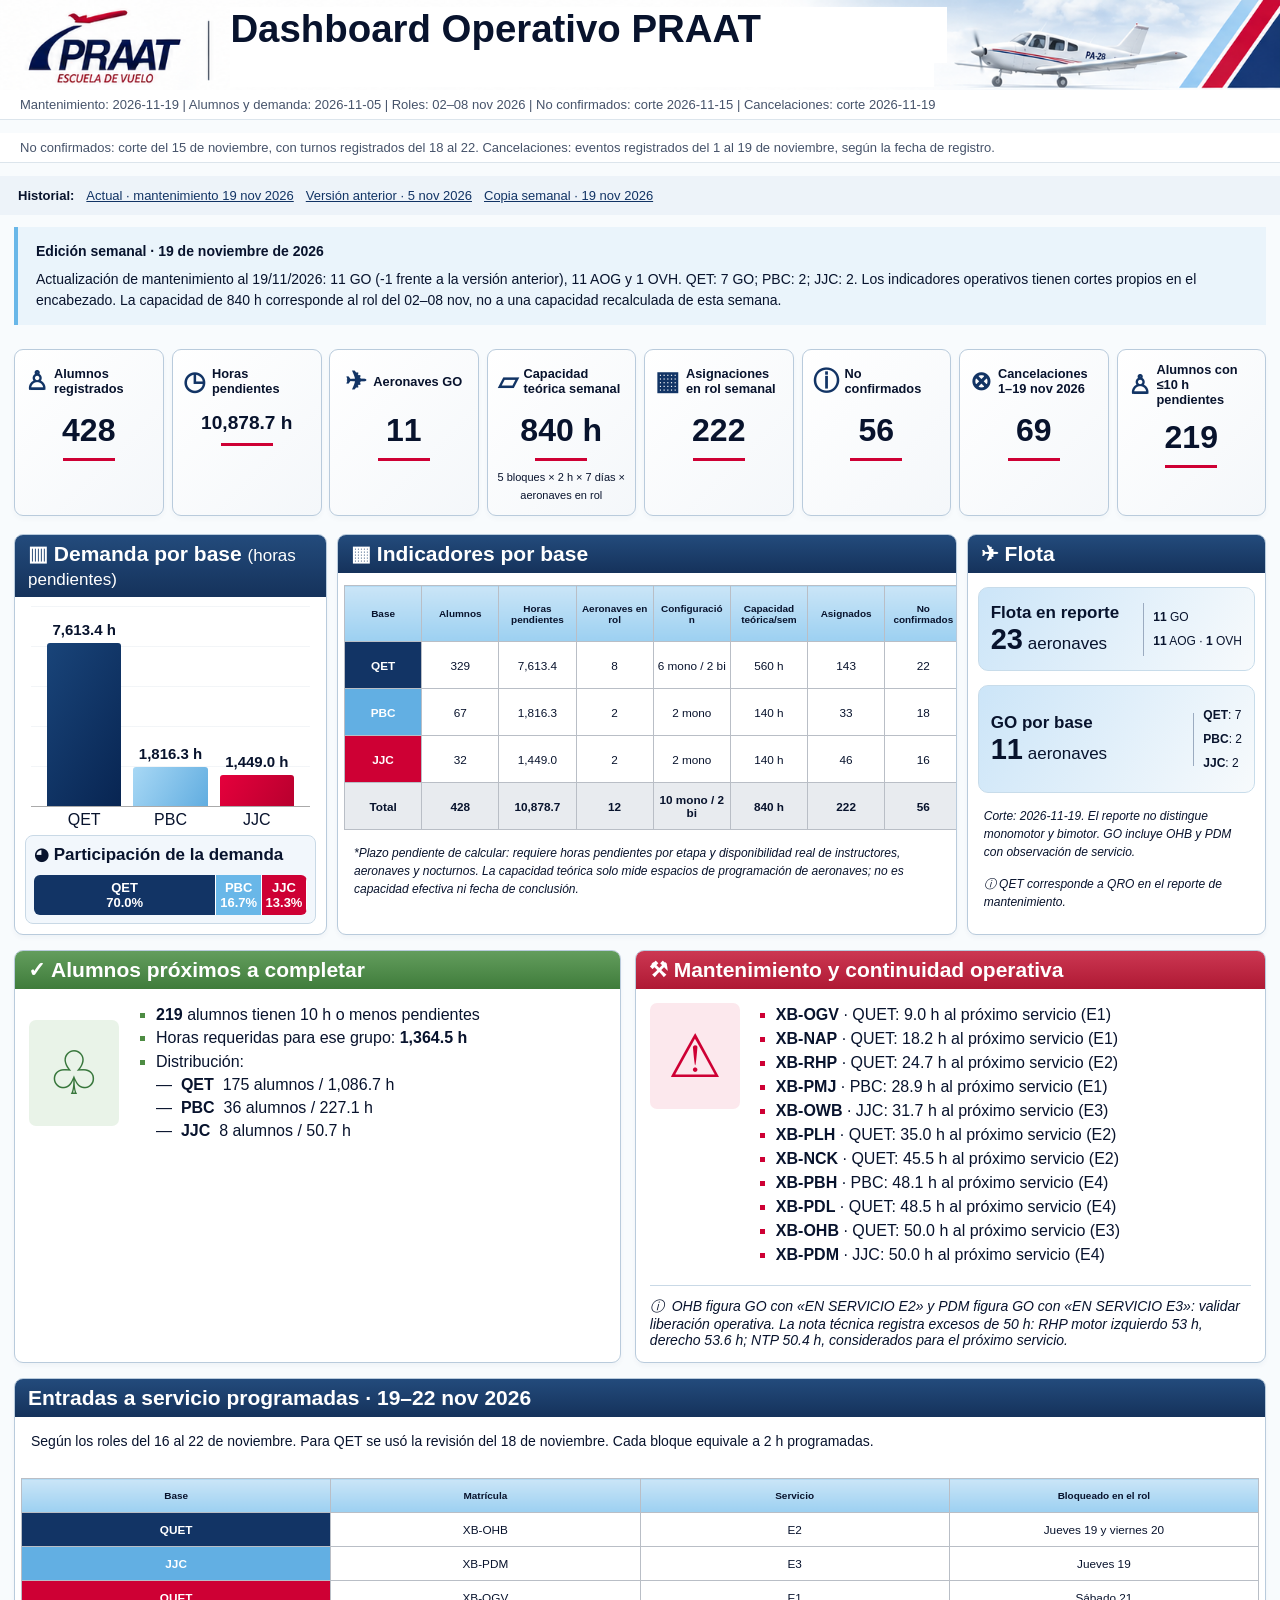
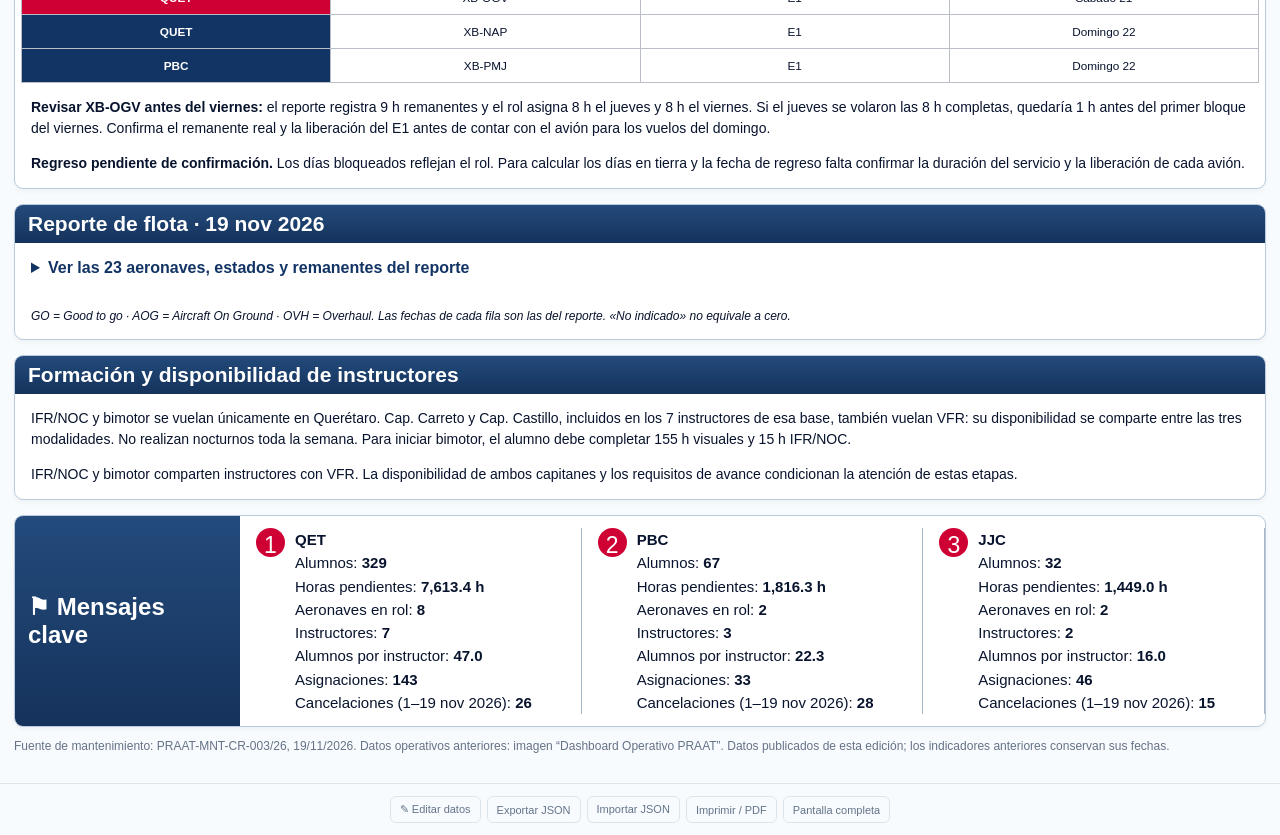
==== index.html @ c46e965e "Update dashboard with November 15 unconfirmed blocks and November 19 cancellations" ====
<!doctype html>
<html lang="es">
  <head>
    <meta charset="utf-8" />
    <meta name="viewport" content="width=device-width,initial-scale=1" />
    <title>Dashboard Operativo PRAAT</title>
    <link rel="stylesheet" href="style.css?v=semanal-20261119" />
  </head>
  <body>
    <header aria-label="Dashboard Operativo PRAAT, Escuela de Vuelo">
      <h1 data-texto="pagina">Dashboard Operativo PRAAT</h1>
    </header>
    <div class="dates" id="dates"></div>
    <p class="dates">No confirmados: corte del 15 de noviembre, con turnos registrados del 18 al 22. Cancelaciones: eventos registrados del 1 al 19 de noviembre, según la fecha de registro.</p><div class="history-nav"><strong>Historial:</strong> <a href="./">Actual · mantenimiento 19 nov 2026</a> <a href="historial/2026-11-05/">Versión anterior · 5 nov 2026</a> <a href="historial/2026-11-19/">Copia semanal · 19 nov 2026</a></div><section class="week-note"><b>Edición semanal · 19 de noviembre de 2026</b><p id="week-summary"></p></section>
    <main>
      <section id="kpis" class="kpis"></section>
      <div class="mainrow">
        <section class="panel demand">
          <h2>
            <span data-texto="demanda"></span>
            <small data-texto="subtituloDemanda"></small>
          </h2>
          <div id="chart"></div>
          <div class="share">
            <h3 data-texto="participacion">◕ Participación de la demanda</h3>
            <div id="shares"></div>
          </div>
        </section>
        <section class="panel indicators">
          <h2 data-texto="indicadores">▦ Indicadores por base</h2>
          <div class="tablewrap"><table id="table"></table></div>
          <p class="foot">
            *Plazo pendiente de calcular: requiere horas pendientes por etapa y
            disponibilidad real de instructores, aeronaves y nocturnos. La
            capacidad teórica solo mide espacios de programación de aeronaves;
            no es capacidad efectiva ni fecha de conclusión.
          </p>
        </section>
        <section class="panel fleet">
          <h2 data-texto="flota">✈ Flota</h2>
          <div id="fleet"></div>
          <p class="foot">
            ⓘ QET corresponde a QRO en el reporte de mantenimiento.
          </p>
        </section>
      </div>
      <div class="secondrow">
        <section class="panel students">
          <h2 data-texto="alumnos">✓ Alumnos próximos a completar</h2>
          <div id="students"></div>
        </section>
        <section class="panel maintenance">
          <h2 data-texto="mantenimiento">
            ⚒ Mantenimiento y continuidad operativa
          </h2>
          <div id="maintenance"></div>
        </section>
      </div>
      <section class="panel training" id="servicios-programados" aria-labelledby="titulo-servicios">
        <h2 id="titulo-servicios">Entradas a servicio programadas · 19–22 nov 2026</h2>
        <p>Según los roles del 16 al 22 de noviembre. Para QET se usó la revisión del 18 de noviembre. Cada bloque equivale a 2 h programadas.</p>
        <div class="tablewrap">
          <table aria-labelledby="titulo-servicios" style="min-width: 480px">
            <thead><tr><th scope="col">Base</th><th scope="col">Matrícula</th><th scope="col">Servicio</th><th scope="col">Bloqueado en el rol</th></tr></thead>
            <tbody>
              <tr><td>QUET</td><td>XB-OHB</td><td>E2</td><td>Jueves 19 y viernes 20</td></tr>
              <tr><td>JJC</td><td>XB-PDM</td><td>E3</td><td>Jueves 19</td></tr>
              <tr><td>QUET</td><td>XB-OGV</td><td>E1</td><td>Sábado 21</td></tr>
              <tr><td>QUET</td><td>XB-NAP</td><td>E1</td><td>Domingo 22</td></tr>
              <tr><td>PBC</td><td>XB-PMJ</td><td>E1</td><td>Domingo 22</td></tr>
            </tbody>
          </table>
        </div>
        <p><strong>Revisar XB-OGV antes del viernes:</strong> el reporte registra 9 h remanentes y el rol asigna 8 h el jueves y 8 h el viernes. Si el jueves se volaron las 8 h completas, quedaría 1 h antes del primer bloque del viernes. Confirma el remanente real y la liberación del E1 antes de contar con el avión para los vuelos del domingo.</p>
        <p><strong>Regreso pendiente de confirmación.</strong> Los días bloqueados reflejan el rol. Para calcular los días en tierra y la fecha de regreso falta confirmar la duración del servicio y la liberación de cada avión.</p>
      </section>
      <section class="panel weekly-report"><h2>Reporte de flota · 19 nov 2026</h2><details><summary>Ver las 23 aeronaves, estados y remanentes del reporte</summary><div class="tablewrap"><table id="report-table"></table></div></details><p class="foot">GO = Good to go · AOG = Aircraft On Ground · OVH = Overhaul. Las fechas de cada fila son las del reporte. «No indicado» no equivale a cero.</p></section><section class="panel training">
        <h2 data-texto="formacion">
          Formación y disponibilidad de instructores
        </h2>
        <p id="training"></p>
        <p>
          IFR/NOC y bimotor comparten instructores con VFR. La disponibilidad de
          ambos capitanes y los requisitos de avance condicionan la atención de
          estas etapas.
        </p>
      </section>
      <section class="messages panel">
        <h2 data-texto="mensajes">⚑ Mensajes clave</h2>
        <div id="messages"></div>
      </section>
      <p class="source">
        Fuente de mantenimiento: PRAAT-MNT-CR-003/26, 19/11/2026. Datos operativos anteriores: imagen “Dashboard Operativo PRAAT”.
        <span id="saved">Datos iniciales de la referencia.</span>
      </p>
      <p id="warning" class="warning"></p>
    </main>
    <nav>
      <div>
        <button id="edit">✎ Editar datos</button
        ><button id="export">Exportar JSON</button
        ><label class="button"
          >Importar JSON<input
            id="import"
            type="file"
            accept="application/json"
            hidden /></label
        ><button onclick="window.print()">Imprimir / PDF</button
        ><button id="full">Pantalla completa</button>
      </div>
    </nav>
    <dialog id="editor">
      <form id="form">
        <div class="dialoghead">
          <div>
            <h2>Editar datos operativos</h2>
            <p>Los totales, gráficas y mensajes se recalculan al guardar.</p>
          </div>
          <button type="button" id="close" aria-label="Cerrar">✕</button>
        </div>
        <div id="fields"></div>
        <p class="note">
          Los cambios se guardan en este navegador. Exporta un JSON para
          respaldarlos o trasladarlos a otro equipo.
        </p>
        <div class="actions">
          <button type="button" id="reset">Cargar datos publicados</button
          ><button type="button" id="cancel">Cancelar</button
          ><button class="primary" type="submit">Guardar cambios</button>
        </div>
      </form>
    </dialog>
    <div id="toast" role="status"></div>
    <script src="datos.js?v=incidencias-20261119-2"></script>
    <script src="textos.js?v=semanal-20261119"></script>
    <script src="app.js?v=incidencias-20261119-2"></script>
  </body>
</html>
---- style.css ----
:root {
  --navy: #123465;
  --red: #ce0034;
  --blue: #69b7e8;
  --line: #b9cbdc;
}
* {
  box-sizing: border-box;
}
body {
  margin: 0;
  background: #f8fbfd;
  color: #08132d;
  font:
    16px Arial,
    sans-serif;
}
nav {
  display: flex;
  justify-content: space-between;
  align-items: center;
  padding: 10px 18px;
  background: #102d54;
  color: white;
  gap: 12px;
}
nav > span {
  font-weight: bold;
}
nav > div {
  display: flex;
  gap: 7px;
  flex-wrap: wrap;
}
button,
.button {
  font: inherit;
  font-size: 13px;
  cursor: pointer;
  padding: 9px 12px;
  border: 1px solid #bacbdc;
  border-radius: 6px;
  background: white;
  color: #14335c;
  display: inline-block;
}
button:hover,
.button:hover {
  background: #e4eff8;
}
button:focus-visible,
.button:focus-within,
input:focus-visible {
  outline: 3px solid #69b7e8;
  outline-offset: 2px;
}
header {
  background: white url(referencia.png) top center/100% auto no-repeat;
  aspect-ratio: 14.2/1;
  min-height: 70px;
}
h1 {
  position: absolute;
  width: 1px;
  height: 1px;
  overflow: hidden;
  clip-path: inset(50%);
}
.dates {
  padding: 7px 20px;
  background: white;
  color: #46536a;
  font-size: 13px;
  border-bottom: 1px solid #dce5ec;
}
main {
  padding: 12px 14px 18px;
  max-width: 2200px;
  margin: auto;
}
.kpis {
  display: grid;
  grid-template-columns: repeat(8, 1fr);
  gap: 8px;
  margin-bottom: 18px;
}
.kpi {
  border: 1px solid var(--line);
  border-radius: 9px;
  background: linear-gradient(135deg, white, #f4f7fa);
  padding: 12px 10px;
  text-align: center;
  box-shadow: 0 3px 5px #12346508;
}
.ktitle {
  display: flex;
  align-items: center;
  justify-content: center;
  text-align: left;
  gap: 10px;
  min-height: 38px;
  font-weight: bold;
  font-size: 15px;
}
.icon {
  font-size: 30px;
  color: var(--navy);
}
.kvalue {
  font-size: clamp(24px, 2.7vw, 47px);
  font-weight: 800;
  margin: 12px 0 6px;
  white-space: nowrap;
}
.kvalue:after {
  content: "";
  display: block;
  margin: 9px auto 0;
  width: 52px;
  height: 3px;
  background: var(--red);
}
.kpi small {
  font-size: 11px;
}
.mainrow {
  display: grid;
  grid-template-columns: 25% 49.5% 1fr;
  gap: 10px;
}
.panel {
  border: 1px solid var(--line);
  border-radius: 9px;
  background: white;
  box-shadow: 0 3px 5px #1234650a;
  overflow: hidden;
}
h2 {
  margin: 0;
  padding: 7px 13px;
  background: linear-gradient(#234b7c, #15325b);
  color: white;
  font-size: 21px;
}
h2 small {
  font-size: 17px;
  font-weight: normal;
}
#chart {
  height: 210px;
  padding: 17px 16px 0;
  display: flex;
  gap: 12px;
  align-items: end;
  border-bottom: 1px solid #aaa;
  margin: 0 16px 28px;
  background: repeating-linear-gradient(
    to top,
    transparent 0,
    transparent 39px,
    #e6ebf0 40px
  );
}
.bar {
  flex: 1;
  position: relative;
  background: linear-gradient(120deg, #194479, #082552);
  border-radius: 3px 3px 0 0;
  min-height: 2px;
}
.bar:nth-child(2) {
  background: linear-gradient(120deg, #a8d8f5, #61ade0);
}
.bar:nth-child(3) {
  background: linear-gradient(120deg, #e5003c, #b8002e);
}
.bar strong {
  position: absolute;
  top: -22px;
  width: 100%;
  text-align: center;
  white-space: nowrap;
  font-size: 15px;
}
.bar span {
  position: absolute;
  bottom: -23px;
  width: 100%;
  text-align: center;
}
.share {
  margin: 10px;
  padding: 8px;
  border: 1px solid #c9d9e6;
  border-radius: 8px;
  background: #f2f7fc;
}
h3 {
  margin: 0 0 10px;
  font-size: 17px;
}
#shares {
  display: flex;
  border-radius: 6px;
  overflow: hidden;
  color: white;
  text-align: center;
  font-weight: bold;
  font-size: 13px;
}
#shares > div {
  padding: 5px 1px;
  min-width: 45px;
  background: var(--navy);
  border-right: 1px solid white;
}
#shares > div:nth-child(2) {
  background: #69b7e8;
}
#shares > div:nth-child(3) {
  background: var(--red);
}
.tablewrap {
  overflow: auto;
  padding: 12px 6px 0;
}
table {
  border-collapse: collapse;
  width: 100%;
  font-size: 14px;
  text-align: center;
}
th,
td {
  padding: 11px 5px;
  border: 1px solid #b9bec6;
}
th {
  background: linear-gradient(#cae5f7, #9cd0f1);
  font-size: 12px;
}
tbody tr td:first-child {
  background: var(--navy);
  color: white;
  font-weight: bold;
}
tbody tr:nth-child(2) td:first-child {
  background: #62afe3;
}
tbody tr:nth-child(3) td:first-child {
  background: var(--red);
}
tfoot {
  font-weight: bold;
  background: #e8ebef;
}
.foot {
  font-size: 12px;
  font-style: italic;
  margin: 14px 16px;
  line-height: 1.5;
}
.fleetcard {
  margin: 14px 10px;
  padding: 12px;
  background: linear-gradient(120deg, #cce5f8, #f7fafc);
  border: 1px solid #c8dcea;
  border-radius: 10px;
  display: flex;
  gap: 16px;
  align-items: center;
}
.fleetcard > div:first-child {
  flex: 1;
  border-right: 1px solid #9babc0;
  font-size: 19px;
}
.fleetcard strong {
  font-size: 29px;
}
.fleetcard p {
  font-size: 14px;
  margin: 10px 0;
}
.secondrow {
  display: grid;
  grid-template-columns: 1fr 1.04fr;
  gap: 14px;
  margin-top: 15px;
}
.students h2 {
  background: linear-gradient(#639d5d, #3f7c3b);
}
.maintenance h2 {
  background: linear-gradient(#cc3752, #af1934);
}
#students,
#maintenance {
  display: flex;
  gap: 18px;
  padding: 14px;
  align-items: center;
  min-height: 140px;
}
.bigicon {
  font-size: 60px;
  padding: 18px;
  color: #37763b;
  background: #e9f3e8;
  border-radius: 7px;
}
#students ul {
  list-style-type: square;
  padding-left: 19px;
  margin: 0;
  line-height: 1.45;
}
#students li::marker {
  color: #4d8c43;
}
#maintenance .bigicon {
  color: var(--red);
  background: #fce8ed;
}
#maintenance ul {
  margin: 0;
  padding-left: 18px;
  line-height: 1.5;
  list-style-type: square;
}
#maintenance li::marker {
  color: var(--red);
}
#maintenance aside {
  border-left: 1px solid #9ba8ba;
  padding-left: 18px;
  max-width: 235px;
  font-style: italic;
  font-size: 14px;
}
.messages {
  display: flex;
  margin-top: 15px;
}
.messages h2 {
  display: flex;
  align-items: center;
  min-width: 225px;
  font-size: 24px;
}
.messages > div {
  display: grid;
  grid-template-columns: repeat(4, 1fr);
  padding: 12px 0;
}
.message {
  padding: 0 16px;
  border-right: 1px solid #a6b5c6;
  display: flex;
  gap: 10px;
  font-size: 15px;
  line-height: 1.35;
}
.badge {
  background: var(--red);
  border-radius: 50%;
  color: white;
  font-size: 23px;
  min-width: 29px;
  height: 29px;
  text-align: center;
}
.source {
  color: #657287;
  font-size: 12px;
  margin-bottom: 0;
}
.warning {
  font-size: 12px;
  color: #99420b;
}
.warning:empty {
  display: none;
}
dialog {
  width: 900px;
  max-width: 95vw;
  border: 1px solid #bacbdc;
  border-radius: 14px;
  padding: 22px;
  max-height: 92vh;
}
dialog::backdrop {
  background: #081b39aa;
}
.dialoghead {
  display: flex;
  justify-content: space-between;
  gap: 15px;
}
.dialoghead h2 {
  background: none;
  color: #123465;
  padding: 0;
}
.dialoghead p,
.note {
  font-size: 13px;
  color: #5c687a;
}
fieldset {
  border: 1px solid #d1dce8;
  border-radius: 8px;
  margin: 16px 0;
  padding: 14px;
  display: grid;
  grid-template-columns: repeat(3, 1fr);
  gap: 12px;
}
legend {
  font-weight: bold;
  color: #123465;
}
label.field {
  display: flex;
  flex-direction: column;
  gap: 5px;
  font-size: 13px;
}
input {
  width: 100%;
  padding: 9px;
  border: 1px solid #b7c7d8;
  border-radius: 5px;
  font: inherit;
}
.actions {
  display: flex;
  justify-content: end;
  gap: 8px;
  position: sticky;
  bottom: -22px;
  background: white;
  padding: 12px 0;
}
.primary {
  background: #123465;
  color: white;
}
#toast {
  position: fixed;
  bottom: 20px;
  left: 50%;
  transform: translateX(-50%);
  background: #123465;
  color: white;
  padding: 12px 22px;
  border-radius: 7px;
  display: none;
}
@media (min-width: 1700px) {
  #chart {
    height: 250px;
  }
  table {
    font-size: 16px;
  }
  th {
    font-size: 14px;
  }
  .kpi {
    min-height: 140px;
  }
}
@media (max-width: 1150px) {
  .kpis {
    grid-template-columns: repeat(4, 1fr);
  }
  .mainrow {
    grid-template-columns: 1fr 2fr;
  }
  .fleet {
    grid-column: 1/-1;
  }
  #fleet {
    display: flex;
  }
  .fleetcard {
    flex: 1;
  }
  .secondrow {
    grid-template-columns: 1fr;
  }
  .messages {
    display: block;
  }
  .messages > div {
    grid-template-columns: repeat(2, 1fr);
    gap: 16px;
  }
  .kvalue {
    font-size: 32px;
  }
}
@media (max-width: 650px) {
  nav {
    align-items: start;
    flex-direction: column;
  }
  header {
    min-height: 0;
  }
  .kpis {
    grid-template-columns: repeat(2, 1fr);
  }
  .mainrow {
    display: block;
  }
  .panel {
    margin-bottom: 12px;
  }
  .secondrow {
    display: block;
  }
  .messages > div {
    grid-template-columns: 1fr;
  }
  .message {
    border: 0;
  }
  #fleet {
    display: block;
  }
  #maintenance {
    flex-wrap: wrap;
  }
  fieldset {
    grid-template-columns: 1fr 1fr;
  }
  .bigicon {
    display: none;
  }
  .ktitle {
    font-size: 14px;
  }
  main {
    padding: 10px;
  }
  h2 {
    font-size: 19px;
  }
}
@media print {
  nav,
  .source,
  #warning,
  dialog,
  #toast {
    display: none !important;
  }
  body {
    background: white;
    font-size: 12px;
  }
  main {
    padding: 3px;
  }
  .kpis {
    grid-template-columns: repeat(8, 1fr);
    gap: 4px;
  }
  .ktitle {
    font-size: 10px;
  }
  .icon {
    font-size: 19px;
  }
  .kvalue {
    font-size: 25px;
  }
  .kpi {
    padding: 6px;
  }
  .mainrow {
    display: grid;
    grid-template-columns: 25% 49% 1fr;
  }
  .fleet {
    grid-column: auto;
  }
  #fleet {
    display: block;
  }
  h2 {
    font-size: 15px;
  }
  .secondrow {
    display: grid;
    grid-template-columns: 1fr 1fr;
  }
  .messages {
    display: flex;
  }
  .messages h2 {
    min-width: 150px;
  }
  .messages > div {
    grid-template-columns: repeat(4, 1fr);
  }
  .message {
    font-size: 11px;
  }
  table {
    font-size: 10px;
  }
  th {
    font-size: 9px;
  }
  th,
  td {
    padding: 8px 3px;
  }
  #chart {
    height: 150px;
  }
  .bar strong {
    font-size: 11px;
  }
  .bigicon {
    font-size: 30px;
    padding: 8px;
  }
  #students,
  #maintenance {
    font-size: 11px;
    padding: 8px;
    gap: 8px;
  }
  #maintenance aside {
    font-size: 10px;
  }
  .panel {
    break-inside: avoid;
  }
  * {
    -webkit-print-color-adjust: exact;
    print-color-adjust: exact;
  }
  @page {
    size: A3 landscape;
    margin: 8mm;
  }
}
:root {
}
.kpis {
  grid-template-columns: repeat(8, minmax(0, 1fr));
}
.kpi,
.mainrow > * {
  min-width: 0;
}
.kvalue {
  font-size: clamp(22px, 2.5vw, 47px);
}
.ktitle {
  font-size: clamp(11px, 1vw, 16px);
  gap: 6px;
}
.icon {
  font-size: clamp(20px, 2vw, 30px);
}
table {
  table-layout: fixed;
  font-size: clamp(10px, 0.92vw, 16px);
}
th {
  font-size: clamp(9px, 0.78vw, 14px);
  overflow-wrap: anywhere;
}
td {
  padding: 10px 3px;
  overflow-wrap: anywhere;
}
header {
  position: relative;
}
header:after {
  content: "";
  position: absolute;
  left: 18%;
  top: 65%;
  width: 55%;
  height: 31%;
  background: white;
}
.fleetcard {
  gap: 9px;
}
.fleetcard > div:first-child {
  font-size: 17px;
}
.fleetcard p {
  font-size: 12px;
}
@media (max-width: 1150px) {
  .kpis {
    grid-template-columns: repeat(4, minmax(0, 1fr));
  }
  .ktitle {
    font-size: 14px;
  }
}
@media (max-width: 650px) {
  .kpis {
    grid-template-columns: repeat(2, minmax(0, 1fr));
  }
  table {
    min-width: 680px;
  }
}
@media print {
  .kpis {
    grid-template-columns: repeat(8, minmax(0, 1fr));
  }
}
.kpi:nth-child(2) {
  container-type: inline-size;
}
.kpi:nth-child(2) .kvalue {
  font-size: clamp(14px, 15cqw, 36px);
}

nav {
  background: transparent;
  border-top: 1px solid #dce5ec;
  color: #64748b;
  justify-content: center;
  padding: 12px 14px;
  margin-top: 12px;
}
nav > div {
  justify-content: center;
  gap: 6px;
}
nav button,
nav .button {
  font-size: 11px;
  padding: 6px 9px;
  background: transparent;
  border-color: #dce5ec;
  color: #64748b;
}
nav button:hover,
nav .button:hover {
  background: #edf2f7;
  color: #123465;
}
@media (max-width: 650px) {
  nav {
    align-items: center;
  }
}

.messages > div {
  grid-template-columns: repeat(3, minmax(0, 1fr));
  width: 100%;
}
.training {
  margin-top: 15px;
}
.training p {
  padding: 0 16px;
  line-height: 1.5;
  font-size: 14px;
}
.indicators table {
  min-width: 850px;
}
.indicators .tablewrap {
  overflow-x: auto;
}
.message {
  line-height: 1.55;
}
@media (max-width: 650px) {
  .messages > div {
    grid-template-columns: 1fr;
  }
  .message {
    padding: 12px 16px;
  }
}
@media print {
  .indicators table {
    min-width: 0;
  }
  .messages > div {
    grid-template-columns: repeat(3, 1fr);
  }
}

/* Título editable sobre el encabezado de referencia. */
header h1 {
  position: absolute;
  clip-path: none;
  overflow: visible;
  left: 18%;
  right: 26%;
  top: 8%;
  width: auto;
  height: auto;
  margin: 0;
  padding: 0 0 12px;
  background: white;
  font-size: clamp(12px, 3vw, 54px);
  font-weight: 800;
  line-height: 1.15;
  z-index: 1;
}


/* Ediciones e historial */
.history-nav{display:flex;gap:12px;flex-wrap:wrap;align-items:center;padding:12px 18px;background:#edf3f9;font-size:13px}
.history-nav a{color:#123465}.week-note{margin:12px 14px;padding:14px 18px;border-left:4px solid #69b7e8;background:#eaf4fb;font-size:14px;line-height:1.5}
.week-note p{margin:7px 0 0}.weekly-report{margin-top:15px}.weekly-report summary{cursor:pointer;padding:16px;font-weight:bold;color:#123465}.weekly-report table{min-width:1100px}.weekly-report td{font-size:12px}.maintenance #maintenance{align-items:flex-start;flex-wrap:wrap}.maintenance #maintenance aside{max-width:none;border-left:0;border-top:1px solid #c9d9e6;padding:12px 0 0;width:100%}
@media print{.history-nav{display:none}.weekly-report{break-inside:auto}.weekly-report details:not([open]){display:none}}
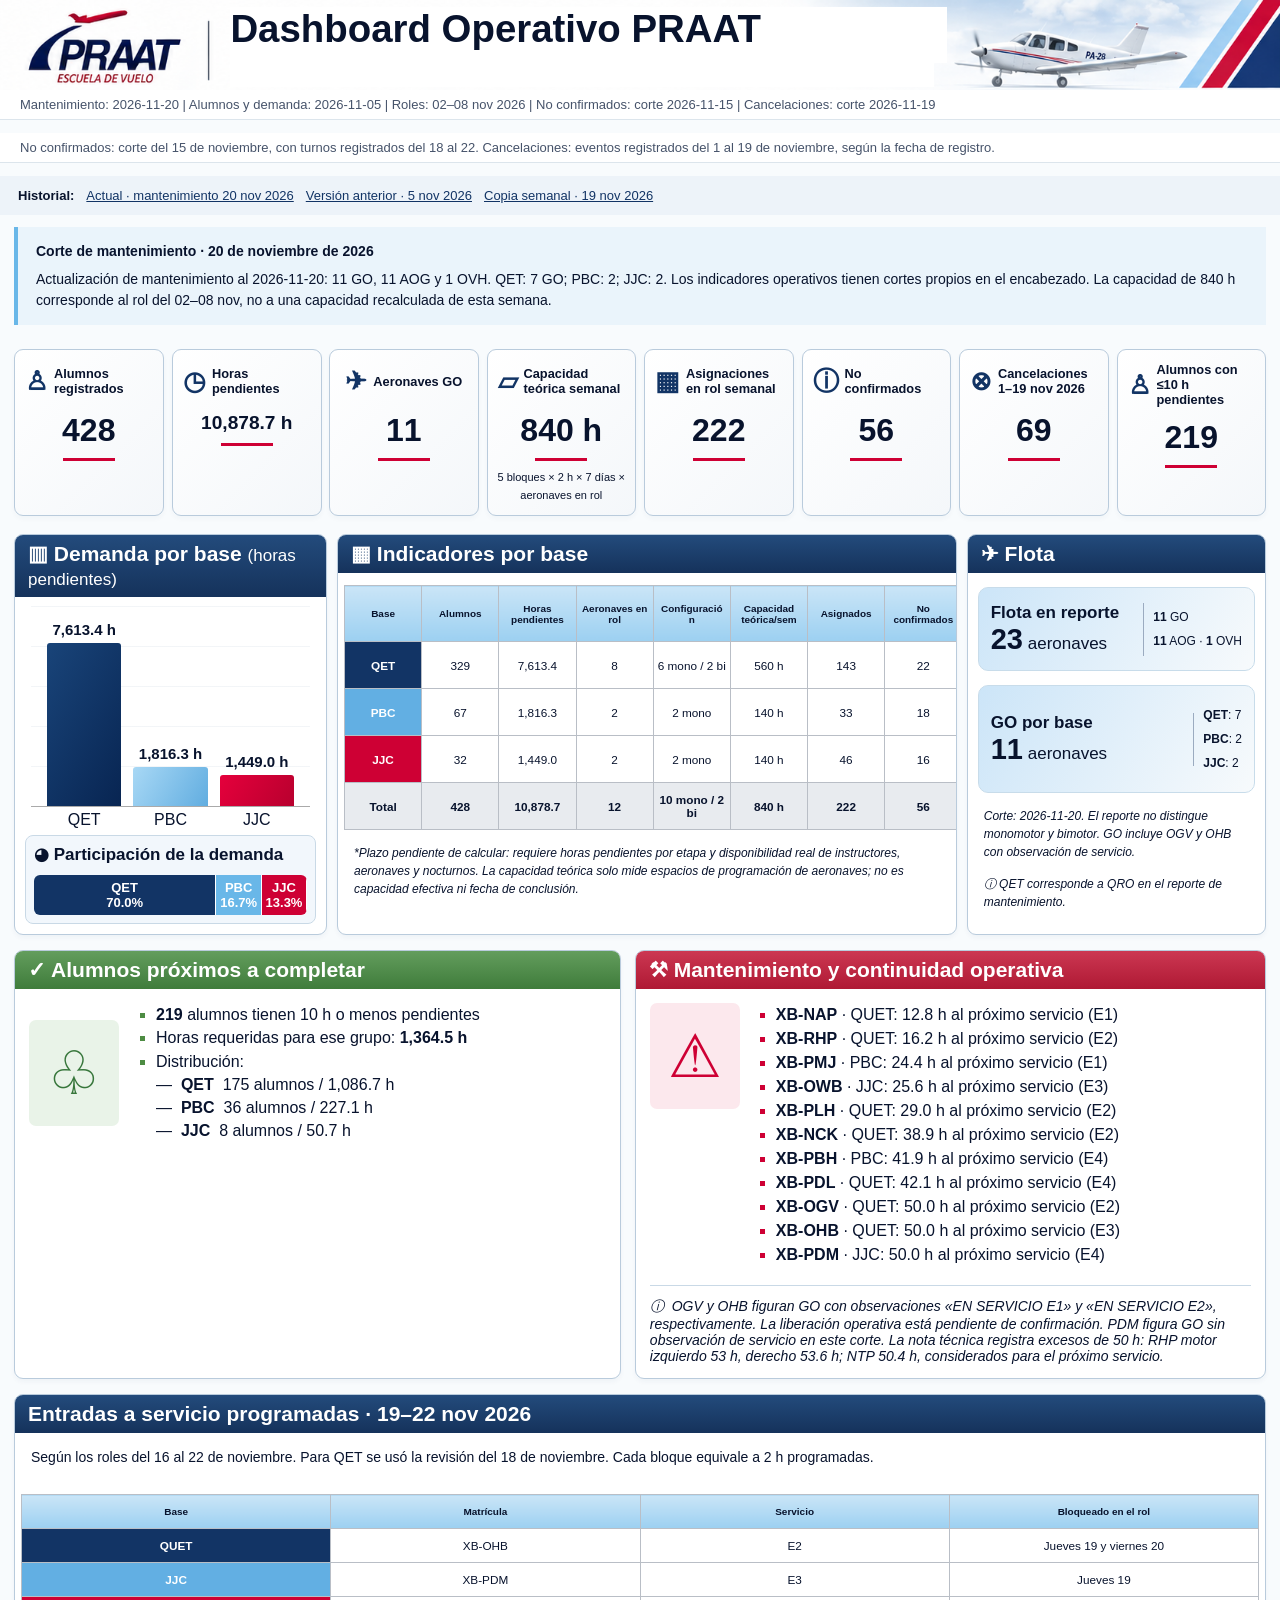
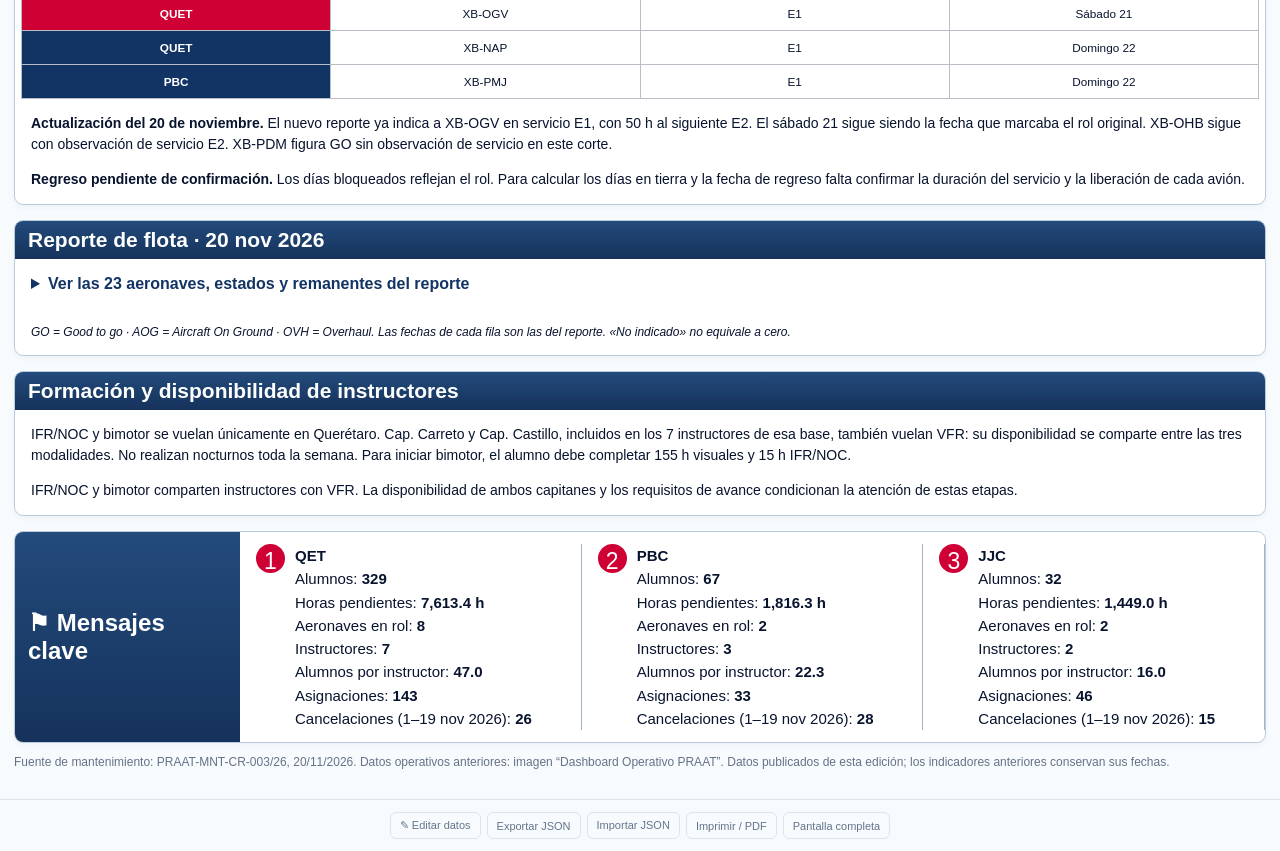
==== commit 01ace1a2: "Refresh fleet maintenance and service notes from November 20 report" ====
--- a/index.html
+++ b/index.html
@@ -11,7 +11,7 @@
       <h1 data-texto="pagina">Dashboard Operativo PRAAT</h1>
     </header>
     <div class="dates" id="dates"></div>
-    <p class="dates">No confirmados: corte del 15 de noviembre, con turnos registrados del 18 al 22. Cancelaciones: eventos registrados del 1 al 19 de noviembre, según la fecha de registro.</p><div class="history-nav"><strong>Historial:</strong> <a href="./">Actual · mantenimiento 19 nov 2026</a> <a href="historial/2026-11-05/">Versión anterior · 5 nov 2026</a> <a href="historial/2026-11-19/">Copia semanal · 19 nov 2026</a></div><section class="week-note"><b>Edición semanal · 19 de noviembre de 2026</b><p id="week-summary"></p></section>
+    <p class="dates">No confirmados: corte del 15 de noviembre, con turnos registrados del 18 al 22. Cancelaciones: eventos registrados del 1 al 19 de noviembre, según la fecha de registro.</p><div class="history-nav"><strong>Historial:</strong> <a href="./">Actual · mantenimiento 20 nov 2026</a> <a href="historial/2026-11-05/">Versión anterior · 5 nov 2026</a> <a href="historial/2026-11-19/">Copia semanal · 19 nov 2026</a></div><section class="week-note"><b>Corte de mantenimiento · 20 de noviembre de 2026</b><p id="week-summary"></p></section>
     <main>
       <section id="kpis" class="kpis"></section>
       <div class="mainrow">
@@ -71,10 +71,10 @@
             </tbody>
           </table>
         </div>
-        <p><strong>Revisar XB-OGV antes del viernes:</strong> el reporte registra 9 h remanentes y el rol asigna 8 h el jueves y 8 h el viernes. Si el jueves se volaron las 8 h completas, quedaría 1 h antes del primer bloque del viernes. Confirma el remanente real y la liberación del E1 antes de contar con el avión para los vuelos del domingo.</p>
+        <p><strong>Actualización del 20 de noviembre.</strong> El nuevo reporte ya indica a XB-OGV en servicio E1, con 50 h al siguiente E2. El sábado 21 sigue siendo la fecha que marcaba el rol original. XB-OHB sigue con observación de servicio E2. XB-PDM figura GO sin observación de servicio en este corte.</p>
         <p><strong>Regreso pendiente de confirmación.</strong> Los días bloqueados reflejan el rol. Para calcular los días en tierra y la fecha de regreso falta confirmar la duración del servicio y la liberación de cada avión.</p>
       </section>
-      <section class="panel weekly-report"><h2>Reporte de flota · 19 nov 2026</h2><details><summary>Ver las 23 aeronaves, estados y remanentes del reporte</summary><div class="tablewrap"><table id="report-table"></table></div></details><p class="foot">GO = Good to go · AOG = Aircraft On Ground · OVH = Overhaul. Las fechas de cada fila son las del reporte. «No indicado» no equivale a cero.</p></section><section class="panel training">
+      <section class="panel weekly-report"><h2>Reporte de flota · 20 nov 2026</h2><details><summary>Ver las 23 aeronaves, estados y remanentes del reporte</summary><div class="tablewrap"><table id="report-table"></table></div></details><p class="foot">GO = Good to go · AOG = Aircraft On Ground · OVH = Overhaul. Las fechas de cada fila son las del reporte. «No indicado» no equivale a cero.</p></section><section class="panel training">
         <h2 data-texto="formacion">
           Formación y disponibilidad de instructores
         </h2>
@@ -90,7 +90,7 @@
         <div id="messages"></div>
       </section>
       <p class="source">
-        Fuente de mantenimiento: PRAAT-MNT-CR-003/26, 19/11/2026. Datos operativos anteriores: imagen “Dashboard Operativo PRAAT”.
+        Fuente de mantenimiento: PRAAT-MNT-CR-003/26, 20/11/2026. Datos operativos anteriores: imagen “Dashboard Operativo PRAAT”.
         <span id="saved">Datos iniciales de la referencia.</span>
       </p>
       <p id="warning" class="warning"></p>
@@ -131,9 +131,9 @@
       </form>
     </dialog>
     <div id="toast" role="status"></div>
-    <script src="datos.js?v=incidencias-20261119-2"></script>
+    <script src="datos.js?v=mantenimiento-20261120"></script>
     <script src="textos.js?v=semanal-20261119"></script>
-    <script src="app.js?v=incidencias-20261119-2"></script>
+    <script src="app.js?v=mantenimiento-20261120"></script>
   </body>
 </html>
 
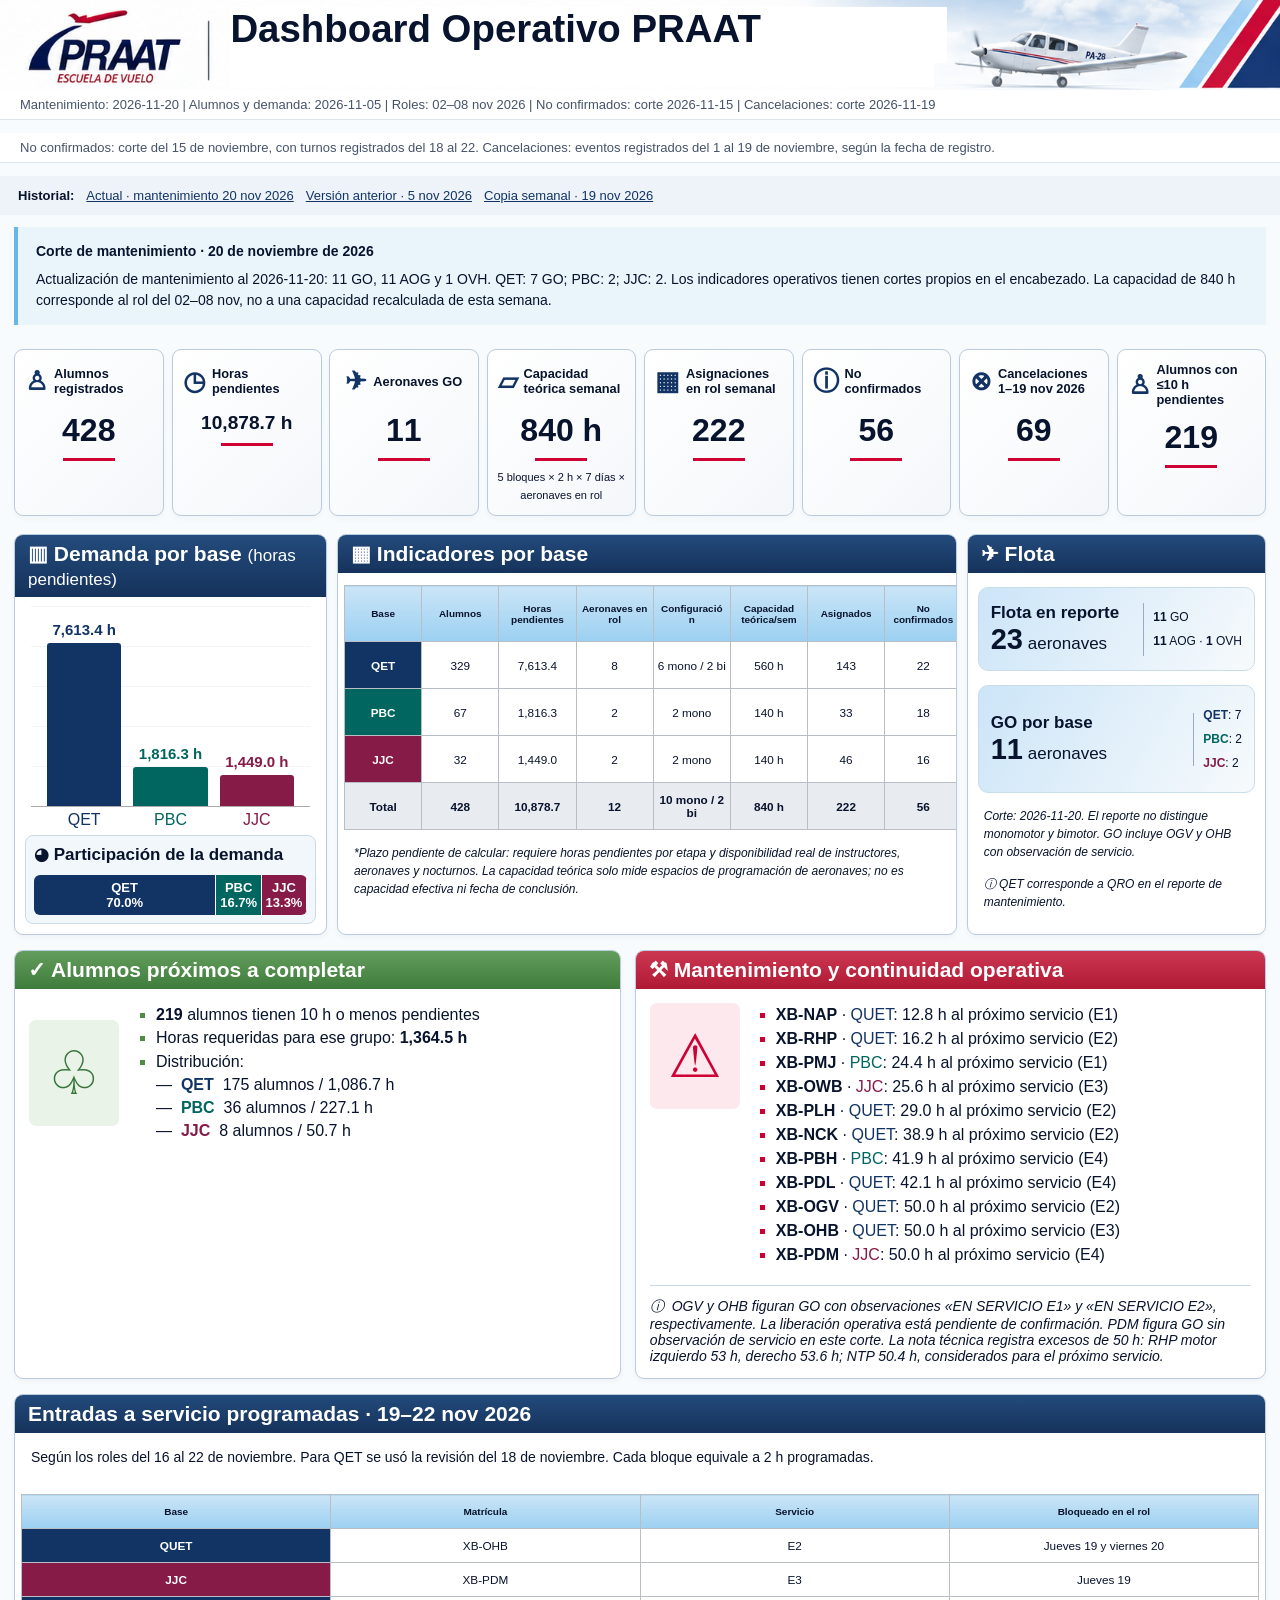
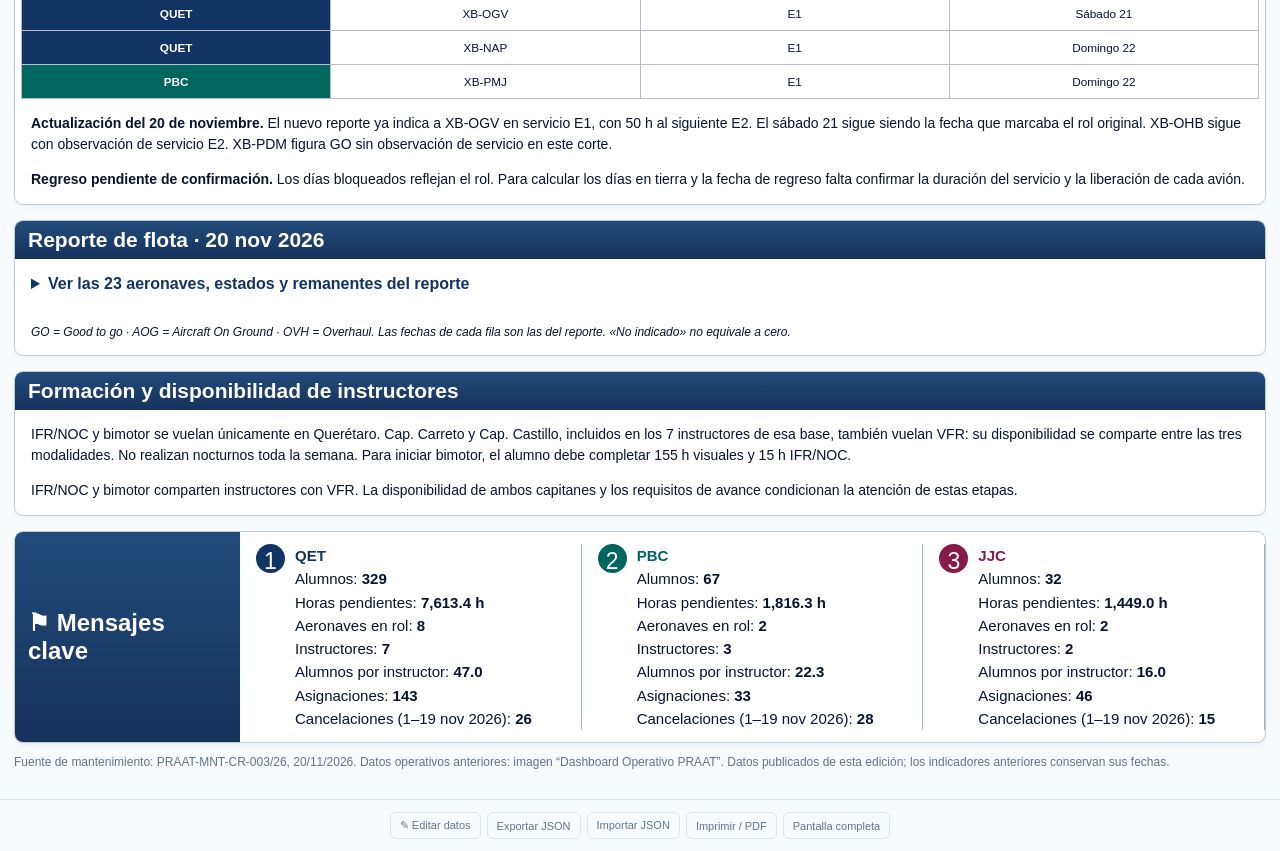
==== commit 2b7071f7: "Apply the fleet base palette throughout current and archived dashboards" ====
--- a/index.html
+++ b/index.html
@@ -4,7 +4,7 @@
     <meta charset="utf-8" />
     <meta name="viewport" content="width=device-width,initial-scale=1" />
     <title>Dashboard Operativo PRAAT</title>
-    <link rel="stylesheet" href="style.css?v=semanal-20261119" />
+    <link rel="stylesheet" href="style.css?v=paleta-bases-2" />
   </head>
   <body>
     <header aria-label="Dashboard Operativo PRAAT, Escuela de Vuelo">
@@ -63,11 +63,11 @@
           <table aria-labelledby="titulo-servicios" style="min-width: 480px">
             <thead><tr><th scope="col">Base</th><th scope="col">Matrícula</th><th scope="col">Servicio</th><th scope="col">Bloqueado en el rol</th></tr></thead>
             <tbody>
-              <tr><td>QUET</td><td>XB-OHB</td><td>E2</td><td>Jueves 19 y viernes 20</td></tr>
-              <tr><td>JJC</td><td>XB-PDM</td><td>E3</td><td>Jueves 19</td></tr>
-              <tr><td>QUET</td><td>XB-OGV</td><td>E1</td><td>Sábado 21</td></tr>
-              <tr><td>QUET</td><td>XB-NAP</td><td>E1</td><td>Domingo 22</td></tr>
-              <tr><td>PBC</td><td>XB-PMJ</td><td>E1</td><td>Domingo 22</td></tr>
+              <tr data-base="QUET"><td>QUET</td><td>XB-OHB</td><td>E2</td><td>Jueves 19 y viernes 20</td></tr>
+              <tr data-base="JJC"><td>JJC</td><td>XB-PDM</td><td>E3</td><td>Jueves 19</td></tr>
+              <tr data-base="QUET"><td>QUET</td><td>XB-OGV</td><td>E1</td><td>Sábado 21</td></tr>
+              <tr data-base="QUET"><td>QUET</td><td>XB-NAP</td><td>E1</td><td>Domingo 22</td></tr>
+              <tr data-base="PBC"><td>PBC</td><td>XB-PMJ</td><td>E1</td><td>Domingo 22</td></tr>
             </tbody>
           </table>
         </div>
@@ -133,7 +133,7 @@
     <div id="toast" role="status"></div>
     <script src="datos.js?v=mantenimiento-20261120"></script>
     <script src="textos.js?v=semanal-20261119"></script>
-    <script src="app.js?v=mantenimiento-20261120"></script>
+    <script src="app.js?v=paleta-bases-2"></script>
   </body>
 </html>
 
--- a/style.css
+++ b/style.css
@@ -168,12 +168,6 @@
   border-radius: 3px 3px 0 0;
   min-height: 2px;
 }
-.bar:nth-child(2) {
-  background: linear-gradient(120deg, #a8d8f5, #61ade0);
-}
-.bar:nth-child(3) {
-  background: linear-gradient(120deg, #e5003c, #b8002e);
-}
 .bar strong {
   position: absolute;
   top: -22px;
@@ -214,12 +208,6 @@
   background: var(--navy);
   border-right: 1px solid white;
 }
-#shares > div:nth-child(2) {
-  background: #69b7e8;
-}
-#shares > div:nth-child(3) {
-  background: var(--red);
-}
 .tablewrap {
   overflow: auto;
   padding: 12px 6px 0;
@@ -243,12 +231,6 @@
   background: var(--navy);
   color: white;
   font-weight: bold;
-}
-tbody tr:nth-child(2) td:first-child {
-  background: #62afe3;
-}
-tbody tr:nth-child(3) td:first-child {
-  background: var(--red);
 }
 tfoot {
   font-weight: bold;
@@ -825,3 +807,28 @@
 .history-nav a{color:#123465}.week-note{margin:12px 14px;padding:14px 18px;border-left:4px solid #69b7e8;background:#eaf4fb;font-size:14px;line-height:1.5}
 .week-note p{margin:7px 0 0}.weekly-report{margin-top:15px}.weekly-report summary{cursor:pointer;padding:16px;font-weight:bold;color:#123465}.weekly-report table{min-width:1100px}.weekly-report td{font-size:12px}.maintenance #maintenance{align-items:flex-start;flex-wrap:wrap}.maintenance #maintenance aside{max-width:none;border-left:0;border-top:1px solid #c9d9e6;padding:12px 0 0;width:100%}
 @media print{.history-nav{display:none}.weekly-report{break-inside:auto}.weekly-report details:not([open]){display:none}}
+
+/* Un color por base, compartido por todas las secciones. */
+[data-base] {
+  --base-color: var(--navy);
+}
+[data-base="PBC"] {
+  --base-color: #00665f;
+}
+[data-base="JJC"] {
+  --base-color: #861b47;
+}
+#chart .bar[data-base],
+#shares > div[data-base],
+#table tbody tr[data-base] > td:first-child,
+#report-table tbody tr[data-base] > td:first-child,
+#servicios-programados tbody tr[data-base] > td:first-child,
+.message[data-base] .badge {
+  background: var(--base-color);
+  color: white;
+}
+#chart .bar[data-base] :is(strong, span),
+.base-label[data-base],
+.message[data-base] > span:last-child > b:first-child {
+  color: var(--base-color);
+}
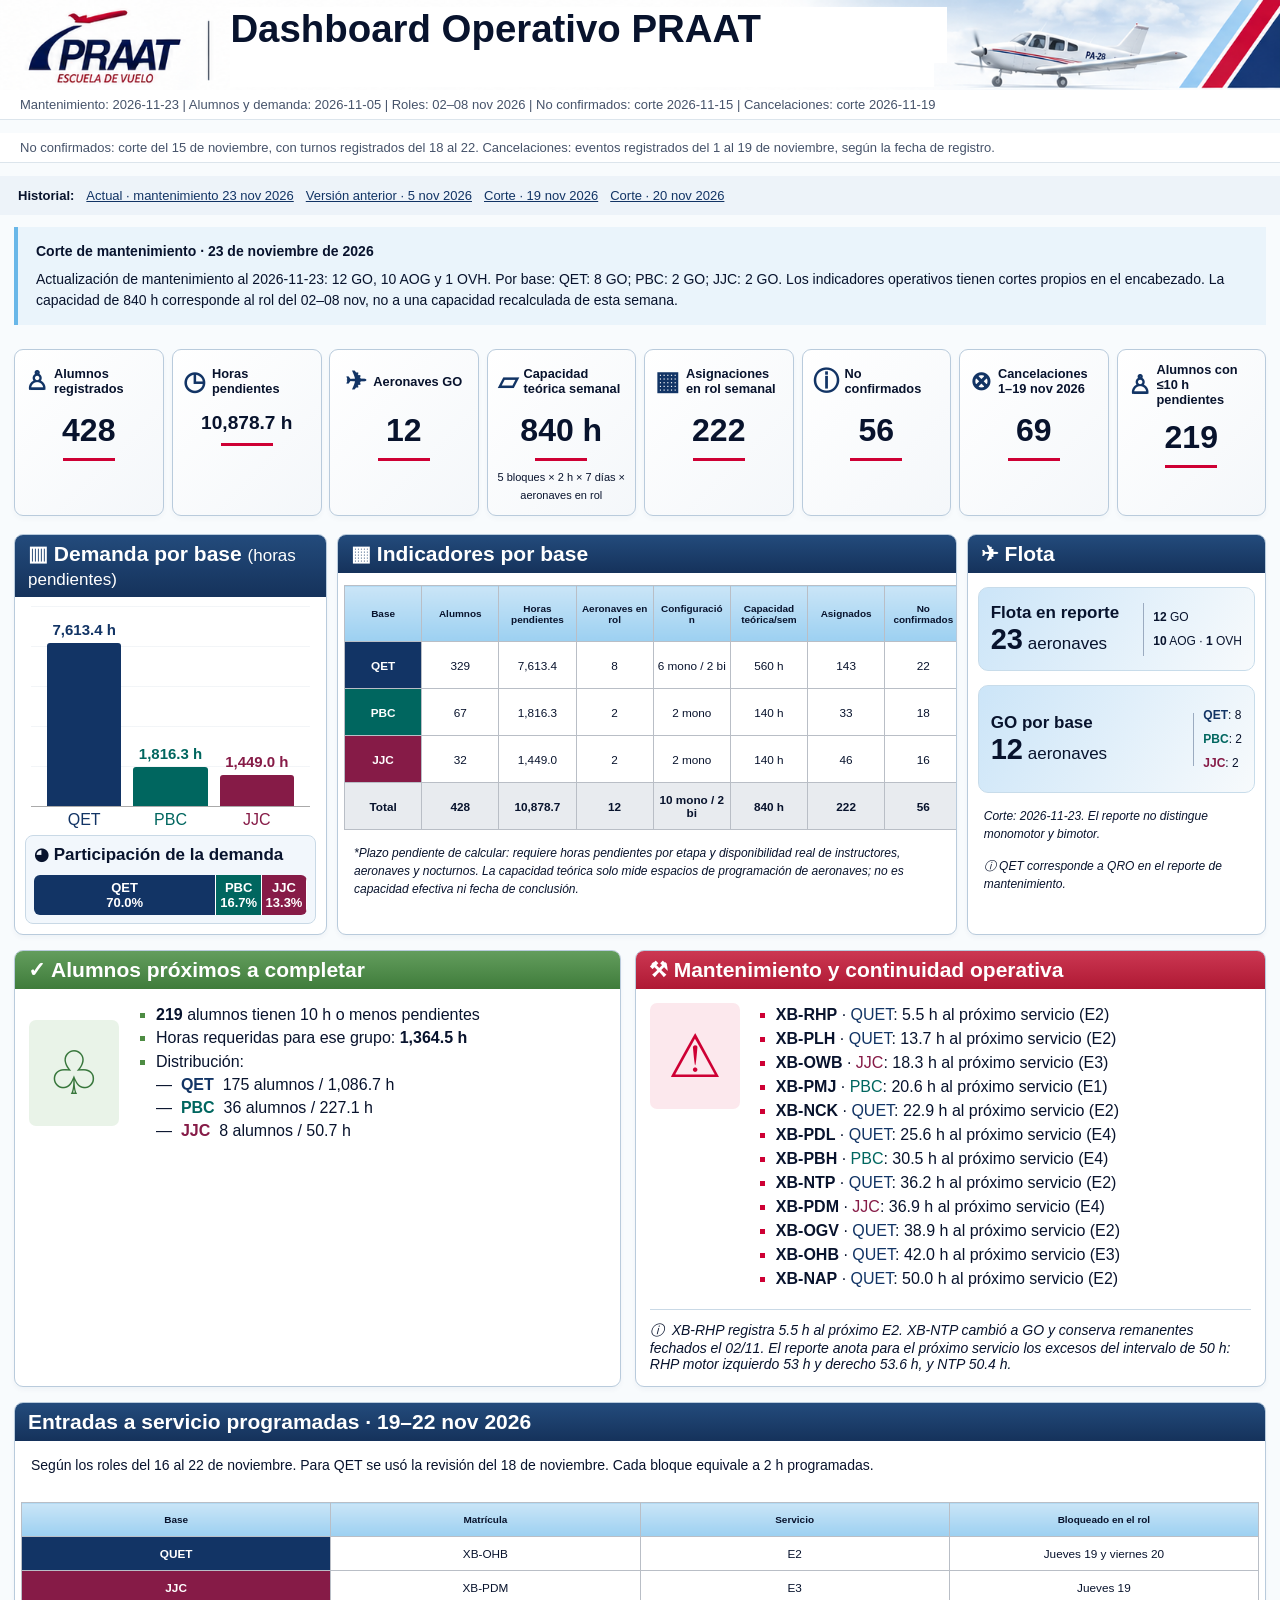
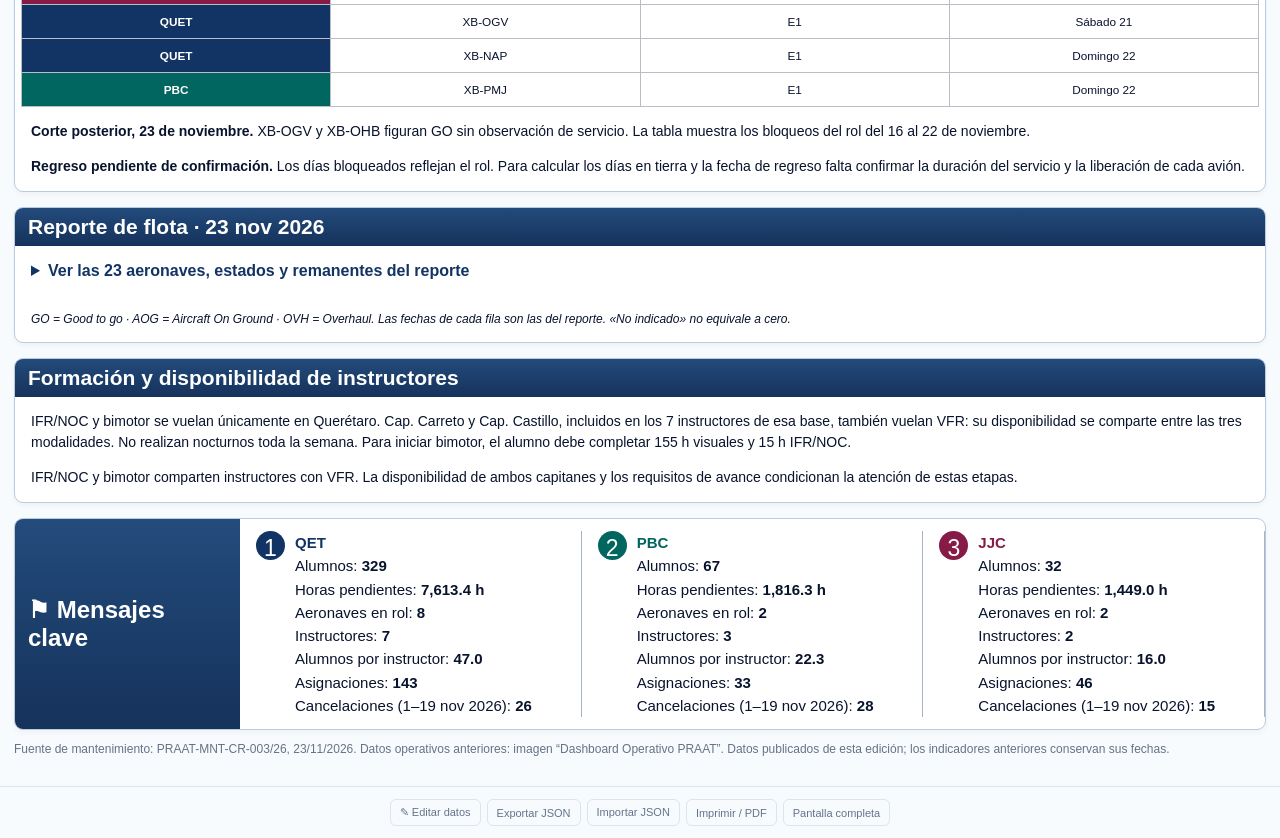
==== commit 10dfd1f5: "Archive November 20 dashboard and publish November 23 maintenance cut" ====
--- a/index.html
+++ b/index.html
@@ -11,7 +11,7 @@
       <h1 data-texto="pagina">Dashboard Operativo PRAAT</h1>
     </header>
     <div class="dates" id="dates"></div>
-    <p class="dates">No confirmados: corte del 15 de noviembre, con turnos registrados del 18 al 22. Cancelaciones: eventos registrados del 1 al 19 de noviembre, según la fecha de registro.</p><div class="history-nav"><strong>Historial:</strong> <a href="./">Actual · mantenimiento 20 nov 2026</a> <a href="historial/2026-11-05/">Versión anterior · 5 nov 2026</a> <a href="historial/2026-11-19/">Copia semanal · 19 nov 2026</a></div><section class="week-note"><b>Corte de mantenimiento · 20 de noviembre de 2026</b><p id="week-summary"></p></section>
+    <p class="dates">No confirmados: corte del 15 de noviembre, con turnos registrados del 18 al 22. Cancelaciones: eventos registrados del 1 al 19 de noviembre, según la fecha de registro.</p><div class="history-nav"><strong>Historial:</strong> <a href="./">Actual · mantenimiento 23 nov 2026</a> <a href="historial/2026-11-05/">Versión anterior · 5 nov 2026</a> <a href="historial/2026-11-19/">Corte · 19 nov 2026</a> <a href="historial/2026-11-20/">Corte · 20 nov 2026</a></div><section class="week-note"><b>Corte de mantenimiento · 23 de noviembre de 2026</b><p id="week-summary"></p></section>
     <main>
       <section id="kpis" class="kpis"></section>
       <div class="mainrow">
@@ -71,10 +71,10 @@
             </tbody>
           </table>
         </div>
-        <p><strong>Actualización del 20 de noviembre.</strong> El nuevo reporte ya indica a XB-OGV en servicio E1, con 50 h al siguiente E2. El sábado 21 sigue siendo la fecha que marcaba el rol original. XB-OHB sigue con observación de servicio E2. XB-PDM figura GO sin observación de servicio en este corte.</p>
+        <p><strong>Corte posterior, 23 de noviembre.</strong> XB-OGV y XB-OHB figuran GO sin observación de servicio. La tabla muestra los bloqueos del rol del 16 al 22 de noviembre.</p>
         <p><strong>Regreso pendiente de confirmación.</strong> Los días bloqueados reflejan el rol. Para calcular los días en tierra y la fecha de regreso falta confirmar la duración del servicio y la liberación de cada avión.</p>
       </section>
-      <section class="panel weekly-report"><h2>Reporte de flota · 20 nov 2026</h2><details><summary>Ver las 23 aeronaves, estados y remanentes del reporte</summary><div class="tablewrap"><table id="report-table"></table></div></details><p class="foot">GO = Good to go · AOG = Aircraft On Ground · OVH = Overhaul. Las fechas de cada fila son las del reporte. «No indicado» no equivale a cero.</p></section><section class="panel training">
+      <section class="panel weekly-report"><h2>Reporte de flota · 23 nov 2026</h2><details><summary>Ver las 23 aeronaves, estados y remanentes del reporte</summary><div class="tablewrap"><table id="report-table"></table></div></details><p class="foot">GO = Good to go · AOG = Aircraft On Ground · OVH = Overhaul. Las fechas de cada fila son las del reporte. «No indicado» no equivale a cero.</p></section><section class="panel training">
         <h2 data-texto="formacion">
           Formación y disponibilidad de instructores
         </h2>
@@ -90,7 +90,7 @@
         <div id="messages"></div>
       </section>
       <p class="source">
-        Fuente de mantenimiento: PRAAT-MNT-CR-003/26, 20/11/2026. Datos operativos anteriores: imagen “Dashboard Operativo PRAAT”.
+        Fuente de mantenimiento: PRAAT-MNT-CR-003/26, 23/11/2026. Datos operativos anteriores: imagen “Dashboard Operativo PRAAT”.
         <span id="saved">Datos iniciales de la referencia.</span>
       </p>
       <p id="warning" class="warning"></p>
@@ -131,9 +131,9 @@
       </form>
     </dialog>
     <div id="toast" role="status"></div>
-    <script src="datos.js?v=mantenimiento-20261120"></script>
+    <script src="datos.js?v=mantenimiento-20261123"></script>
     <script src="textos.js?v=semanal-20261119"></script>
-    <script src="app.js?v=paleta-bases-2"></script>
+    <script src="app.js?v=mantenimiento-20261123"></script>
   </body>
 </html>
 
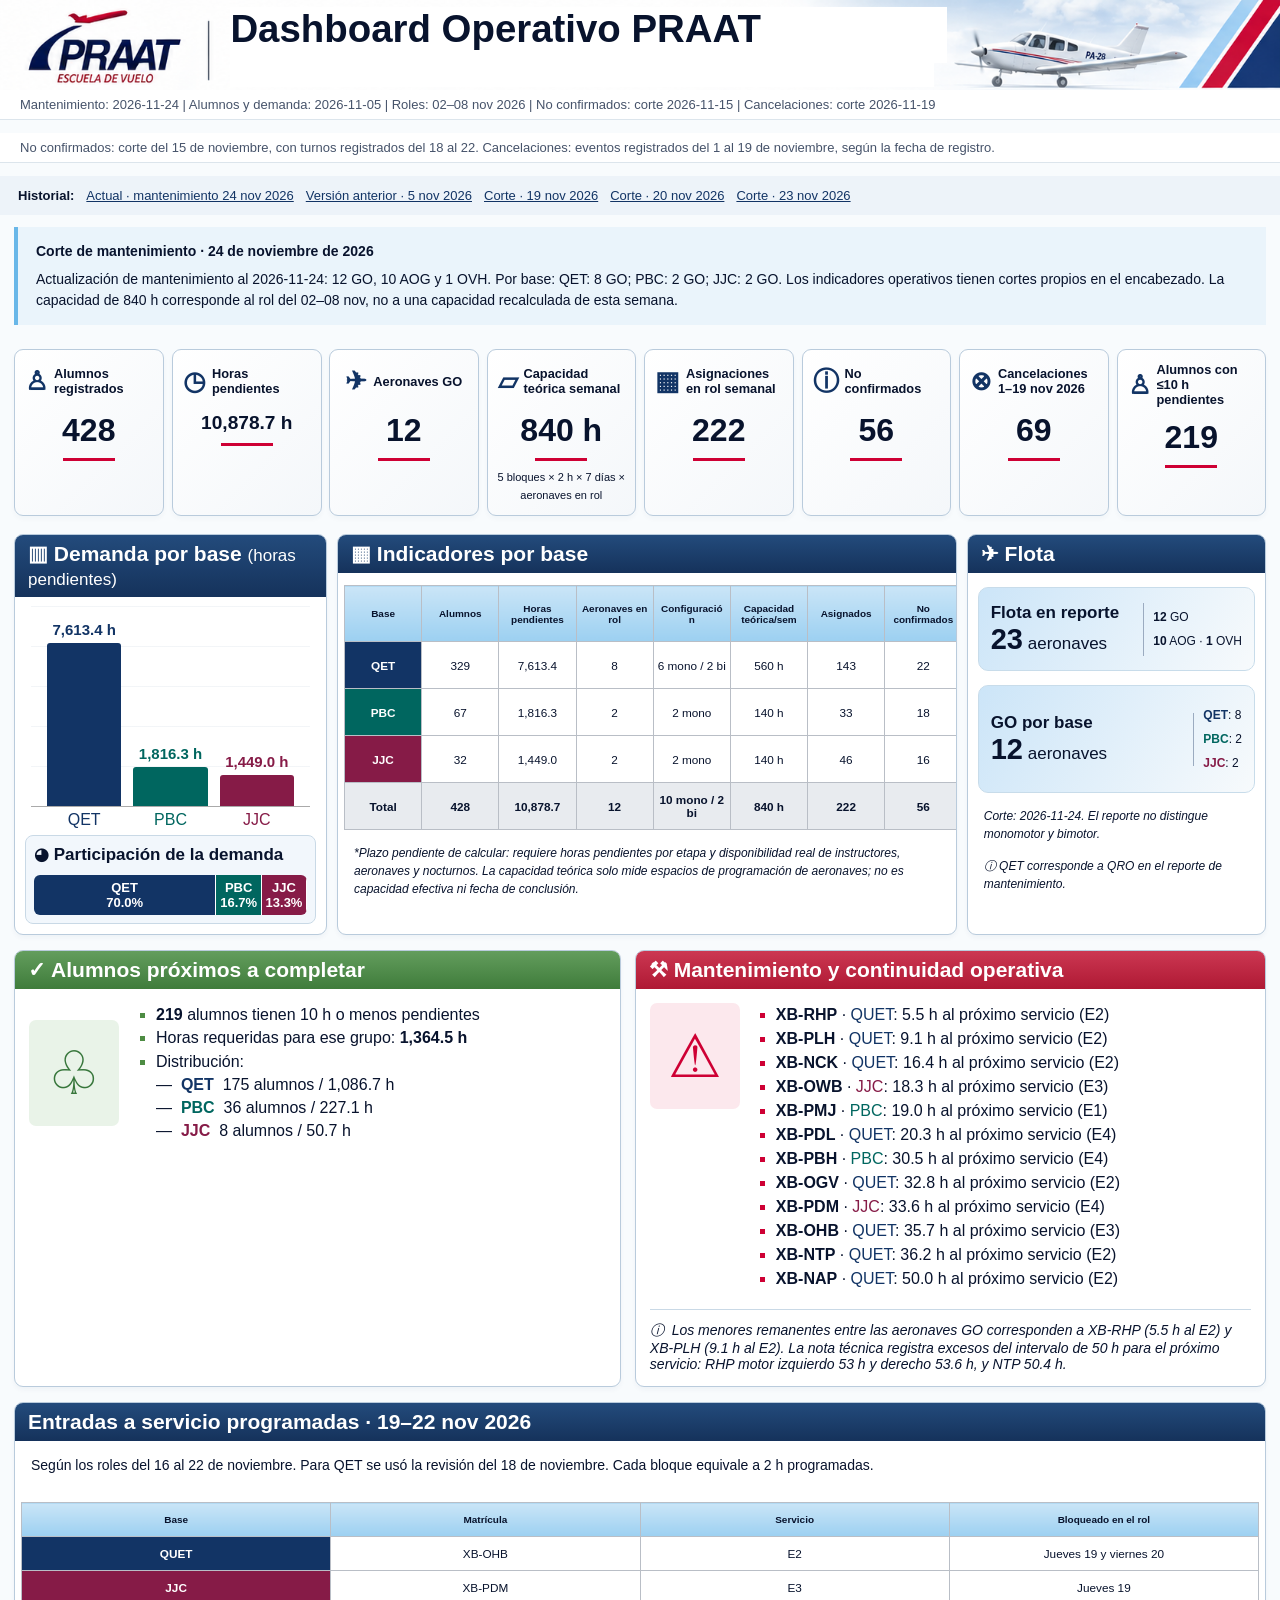
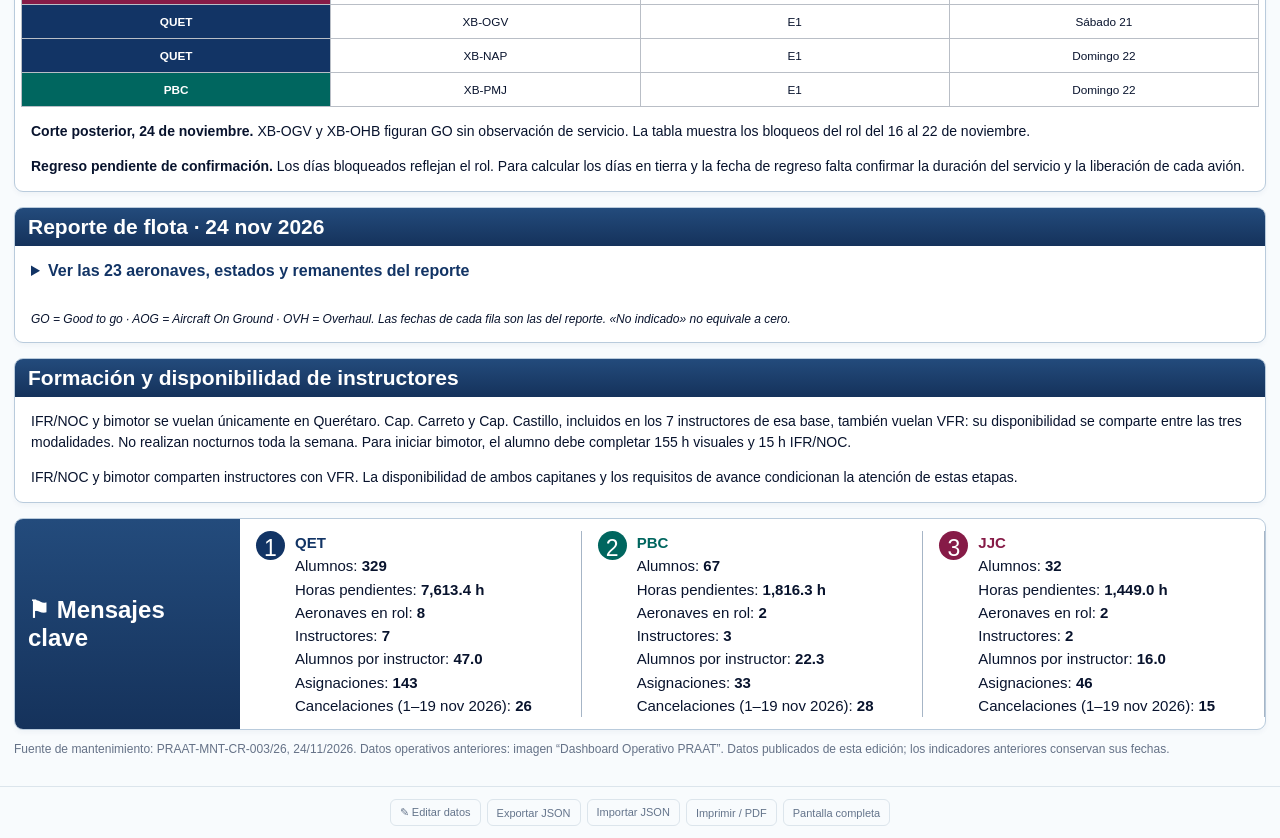
==== commit 8358a602: "Actualiza mantenimiento al 24 de noviembre y archiva el corte del 23" ====
--- a/index.html
+++ b/index.html
@@ -11,7 +11,7 @@
       <h1 data-texto="pagina">Dashboard Operativo PRAAT</h1>
     </header>
     <div class="dates" id="dates"></div>
-    <p class="dates">No confirmados: corte del 15 de noviembre, con turnos registrados del 18 al 22. Cancelaciones: eventos registrados del 1 al 19 de noviembre, según la fecha de registro.</p><div class="history-nav"><strong>Historial:</strong> <a href="./">Actual · mantenimiento 23 nov 2026</a> <a href="historial/2026-11-05/">Versión anterior · 5 nov 2026</a> <a href="historial/2026-11-19/">Corte · 19 nov 2026</a> <a href="historial/2026-11-20/">Corte · 20 nov 2026</a></div><section class="week-note"><b>Corte de mantenimiento · 23 de noviembre de 2026</b><p id="week-summary"></p></section>
+    <p class="dates">No confirmados: corte del 15 de noviembre, con turnos registrados del 18 al 22. Cancelaciones: eventos registrados del 1 al 19 de noviembre, según la fecha de registro.</p><div class="history-nav"><strong>Historial:</strong> <a href="./">Actual · mantenimiento 24 nov 2026</a> <a href="historial/2026-11-05/">Versión anterior · 5 nov 2026</a> <a href="historial/2026-11-19/">Corte · 19 nov 2026</a> <a href="historial/2026-11-20/">Corte · 20 nov 2026</a> <a href="historial/2026-11-23/">Corte · 23 nov 2026</a></div><section class="week-note"><b>Corte de mantenimiento · 24 de noviembre de 2026</b><p id="week-summary"></p></section>
     <main>
       <section id="kpis" class="kpis"></section>
       <div class="mainrow">
@@ -71,10 +71,10 @@
             </tbody>
           </table>
         </div>
-        <p><strong>Corte posterior, 23 de noviembre.</strong> XB-OGV y XB-OHB figuran GO sin observación de servicio. La tabla muestra los bloqueos del rol del 16 al 22 de noviembre.</p>
+        <p><strong>Corte posterior, 24 de noviembre.</strong> XB-OGV y XB-OHB figuran GO sin observación de servicio. La tabla muestra los bloqueos del rol del 16 al 22 de noviembre.</p>
         <p><strong>Regreso pendiente de confirmación.</strong> Los días bloqueados reflejan el rol. Para calcular los días en tierra y la fecha de regreso falta confirmar la duración del servicio y la liberación de cada avión.</p>
       </section>
-      <section class="panel weekly-report"><h2>Reporte de flota · 23 nov 2026</h2><details><summary>Ver las 23 aeronaves, estados y remanentes del reporte</summary><div class="tablewrap"><table id="report-table"></table></div></details><p class="foot">GO = Good to go · AOG = Aircraft On Ground · OVH = Overhaul. Las fechas de cada fila son las del reporte. «No indicado» no equivale a cero.</p></section><section class="panel training">
+      <section class="panel weekly-report"><h2>Reporte de flota · 24 nov 2026</h2><details><summary>Ver las 23 aeronaves, estados y remanentes del reporte</summary><div class="tablewrap"><table id="report-table"></table></div></details><p class="foot">GO = Good to go · AOG = Aircraft On Ground · OVH = Overhaul. Las fechas de cada fila son las del reporte. «No indicado» no equivale a cero.</p></section><section class="panel training">
         <h2 data-texto="formacion">
           Formación y disponibilidad de instructores
         </h2>
@@ -90,7 +90,7 @@
         <div id="messages"></div>
       </section>
       <p class="source">
-        Fuente de mantenimiento: PRAAT-MNT-CR-003/26, 23/11/2026. Datos operativos anteriores: imagen “Dashboard Operativo PRAAT”.
+        Fuente de mantenimiento: PRAAT-MNT-CR-003/26, 24/11/2026. Datos operativos anteriores: imagen “Dashboard Operativo PRAAT”.
         <span id="saved">Datos iniciales de la referencia.</span>
       </p>
       <p id="warning" class="warning"></p>
@@ -131,9 +131,8 @@
       </form>
     </dialog>
     <div id="toast" role="status"></div>
-    <script src="datos.js?v=mantenimiento-20261123"></script>
+    <script src="datos.js?v=mantenimiento-20261124"></script>
     <script src="textos.js?v=semanal-20261119"></script>
     <script src="app.js?v=mantenimiento-20261123"></script>
   </body>
 </html>
-
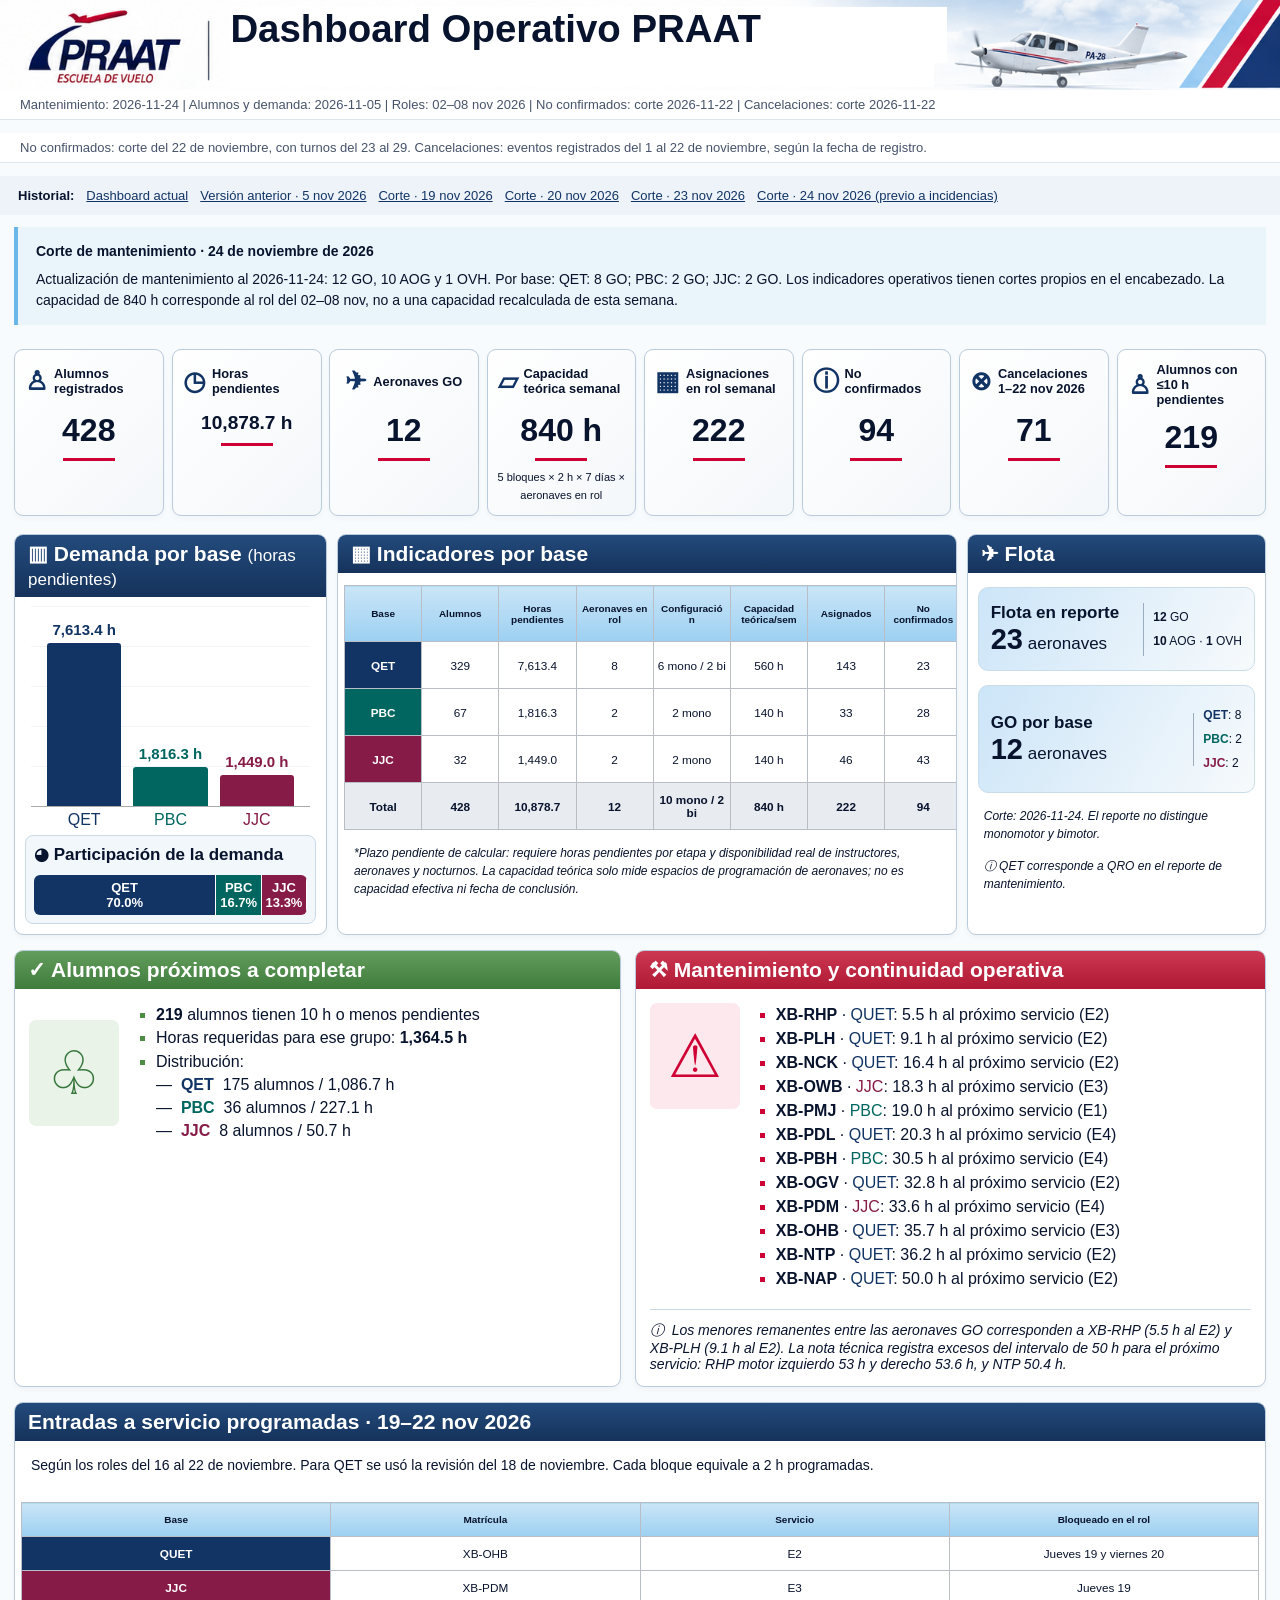
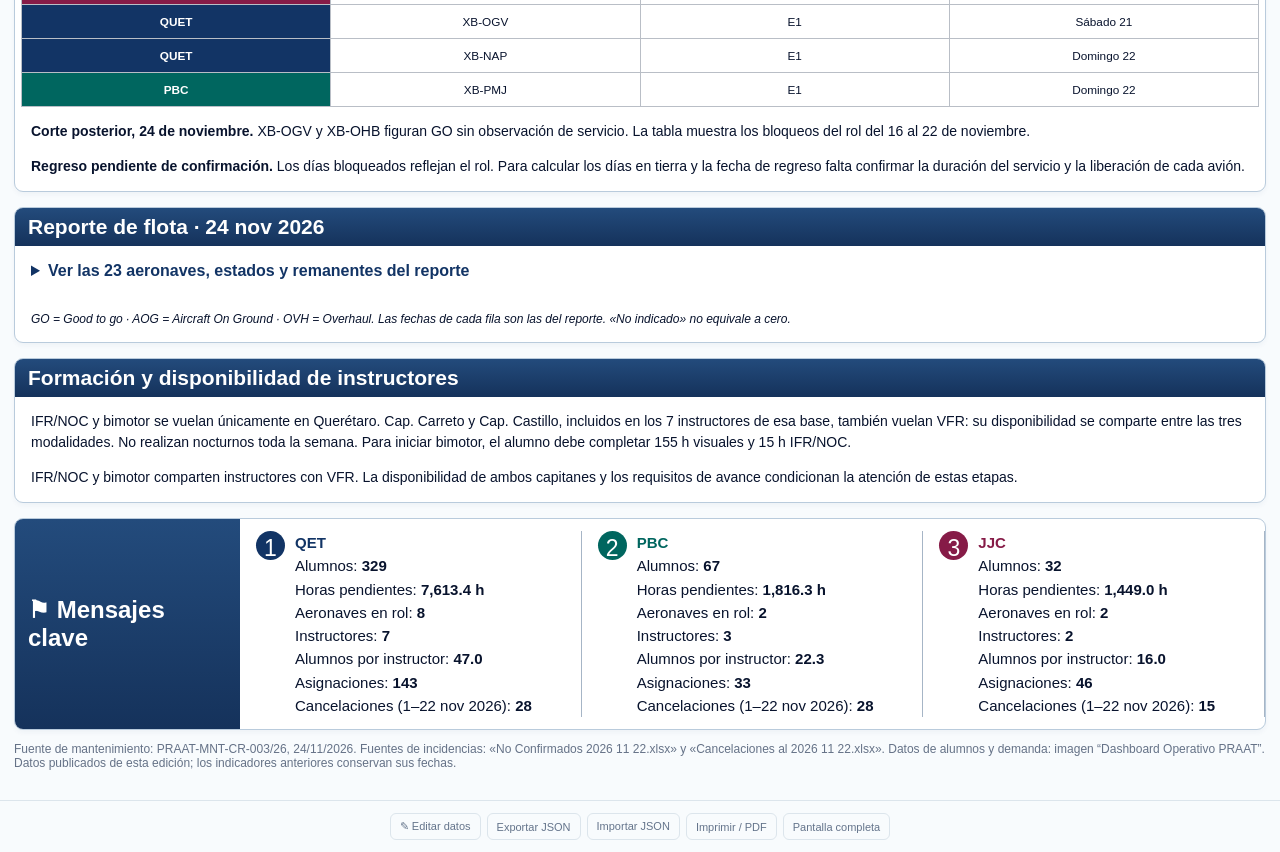
==== commit d3e707db: "Actualiza cancelaciones y no confirmados al 22 de noviembre" ====
--- a/index.html
+++ b/index.html
@@ -11,7 +11,7 @@
       <h1 data-texto="pagina">Dashboard Operativo PRAAT</h1>
     </header>
     <div class="dates" id="dates"></div>
-    <p class="dates">No confirmados: corte del 15 de noviembre, con turnos registrados del 18 al 22. Cancelaciones: eventos registrados del 1 al 19 de noviembre, según la fecha de registro.</p><div class="history-nav"><strong>Historial:</strong> <a href="./">Actual · mantenimiento 24 nov 2026</a> <a href="historial/2026-11-05/">Versión anterior · 5 nov 2026</a> <a href="historial/2026-11-19/">Corte · 19 nov 2026</a> <a href="historial/2026-11-20/">Corte · 20 nov 2026</a> <a href="historial/2026-11-23/">Corte · 23 nov 2026</a></div><section class="week-note"><b>Corte de mantenimiento · 24 de noviembre de 2026</b><p id="week-summary"></p></section>
+    <p class="dates">No confirmados: corte del 22 de noviembre, con turnos del 23 al 29. Cancelaciones: eventos registrados del 1 al 22 de noviembre, según la fecha de registro.</p><div class="history-nav"><strong>Historial:</strong> <a href="./">Dashboard actual</a> <a href="historial/2026-11-05/">Versión anterior · 5 nov 2026</a> <a href="historial/2026-11-19/">Corte · 19 nov 2026</a> <a href="historial/2026-11-20/">Corte · 20 nov 2026</a> <a href="historial/2026-11-23/">Corte · 23 nov 2026</a> <a href="historial/2026-11-24/">Corte · 24 nov 2026 (previo a incidencias)</a></div><section class="week-note"><b>Corte de mantenimiento · 24 de noviembre de 2026</b><p id="week-summary"></p></section>
     <main>
       <section id="kpis" class="kpis"></section>
       <div class="mainrow">
@@ -90,7 +90,7 @@
         <div id="messages"></div>
       </section>
       <p class="source">
-        Fuente de mantenimiento: PRAAT-MNT-CR-003/26, 24/11/2026. Datos operativos anteriores: imagen “Dashboard Operativo PRAAT”.
+        Fuente de mantenimiento: PRAAT-MNT-CR-003/26, 24/11/2026. Fuentes de incidencias: «No Confirmados 2026 11 22.xlsx» y «Cancelaciones al 2026 11 22.xlsx». Datos de alumnos y demanda: imagen “Dashboard Operativo PRAAT”.
         <span id="saved">Datos iniciales de la referencia.</span>
       </p>
       <p id="warning" class="warning"></p>
@@ -131,7 +131,7 @@
       </form>
     </dialog>
     <div id="toast" role="status"></div>
-    <script src="datos.js?v=mantenimiento-20261124"></script>
+    <script src="datos.js?v=incidencias-20261122"></script>
     <script src="textos.js?v=semanal-20261119"></script>
     <script src="app.js?v=mantenimiento-20261123"></script>
   </body>
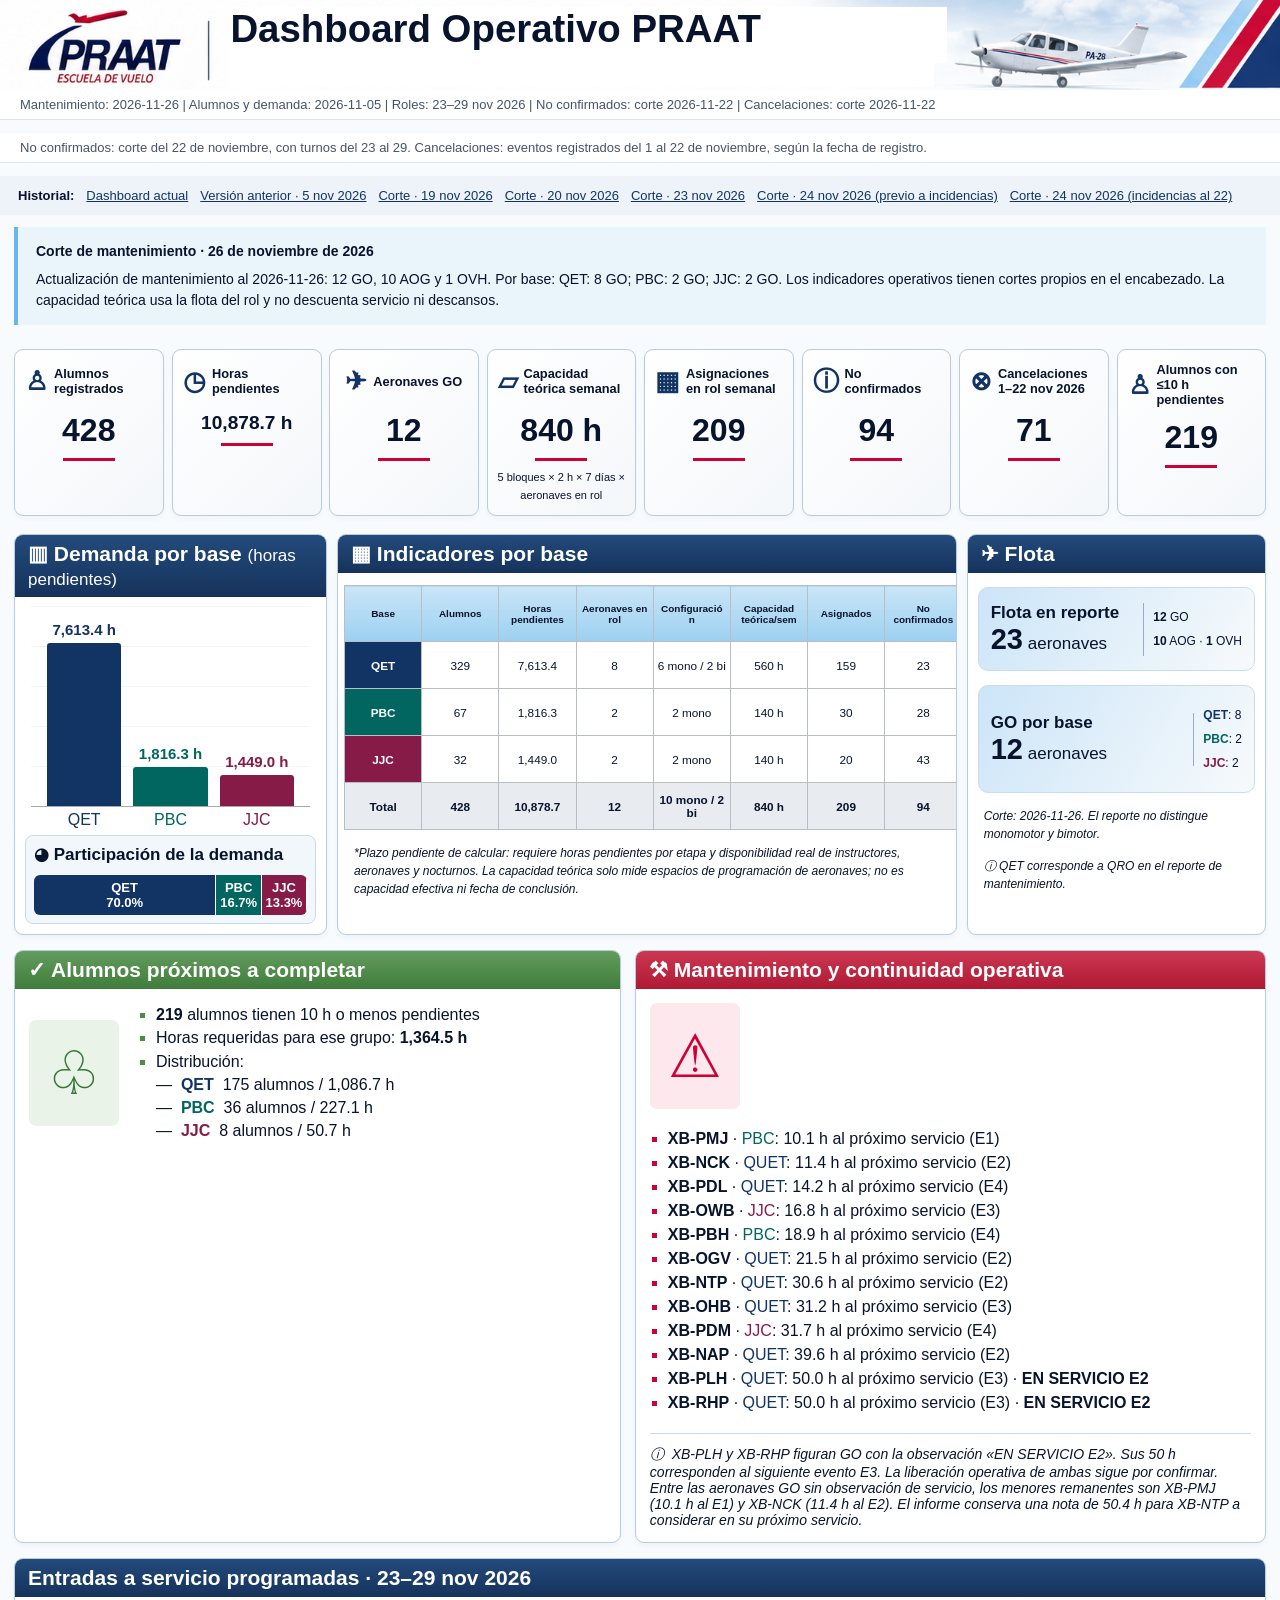
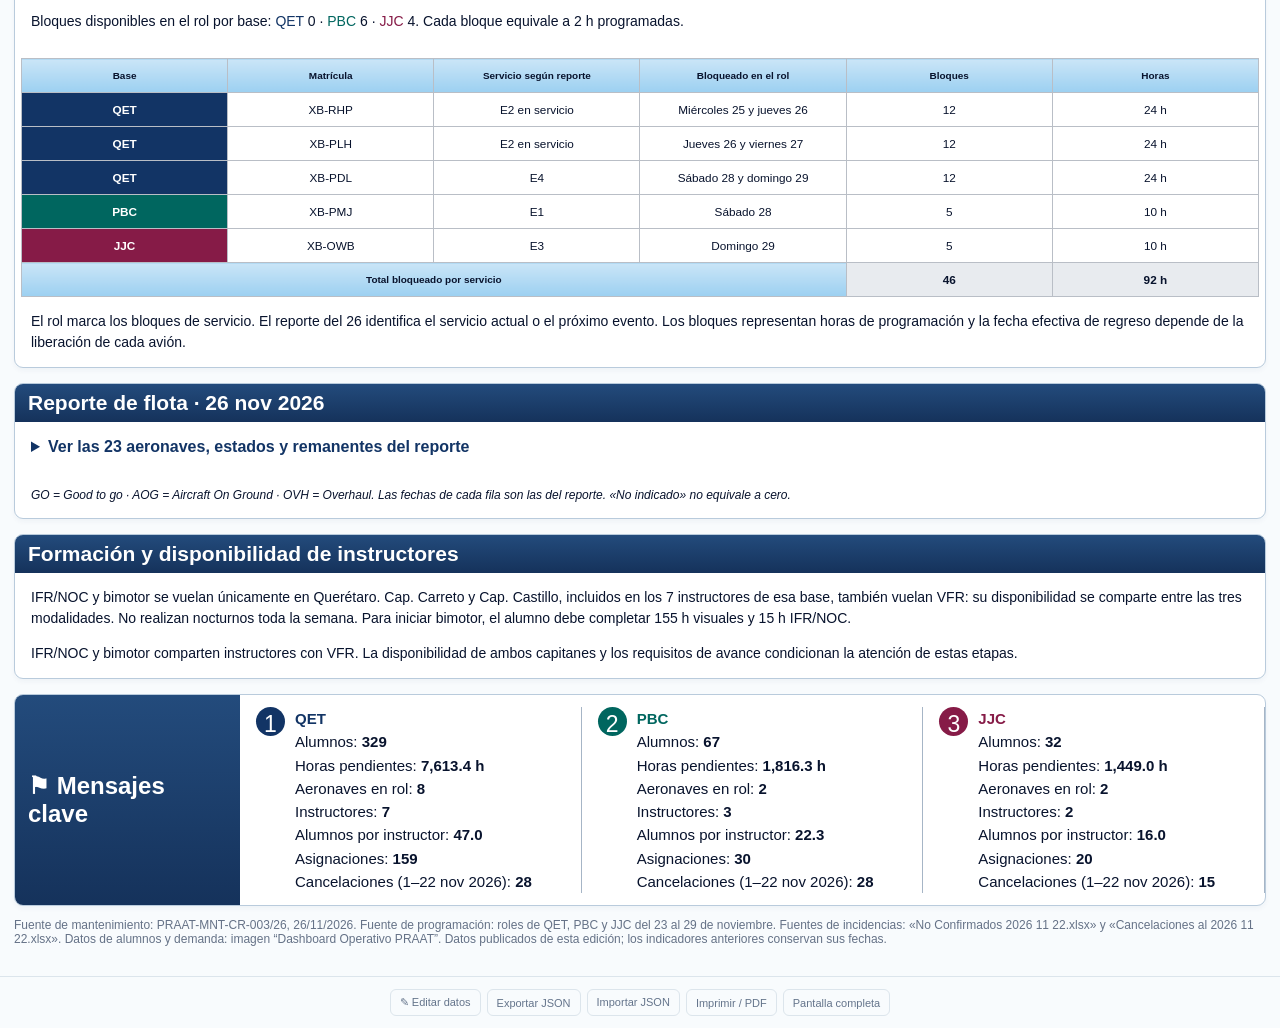
==== commit e76aa4a1: "Actualiza mantenimiento al 26 y roles de vuelo del 23 al 29 de noviembre" ====
--- a/index.html
+++ b/index.html
@@ -11,7 +11,7 @@
       <h1 data-texto="pagina">Dashboard Operativo PRAAT</h1>
     </header>
     <div class="dates" id="dates"></div>
-    <p class="dates">No confirmados: corte del 22 de noviembre, con turnos del 23 al 29. Cancelaciones: eventos registrados del 1 al 22 de noviembre, según la fecha de registro.</p><div class="history-nav"><strong>Historial:</strong> <a href="./">Dashboard actual</a> <a href="historial/2026-11-05/">Versión anterior · 5 nov 2026</a> <a href="historial/2026-11-19/">Corte · 19 nov 2026</a> <a href="historial/2026-11-20/">Corte · 20 nov 2026</a> <a href="historial/2026-11-23/">Corte · 23 nov 2026</a> <a href="historial/2026-11-24/">Corte · 24 nov 2026 (previo a incidencias)</a></div><section class="week-note"><b>Corte de mantenimiento · 24 de noviembre de 2026</b><p id="week-summary"></p></section>
+    <p class="dates">No confirmados: corte del 22 de noviembre, con turnos del 23 al 29. Cancelaciones: eventos registrados del 1 al 22 de noviembre, según la fecha de registro.</p><div class="history-nav"><strong>Historial:</strong> <a href="./">Dashboard actual</a> <a href="historial/2026-11-05/">Versión anterior · 5 nov 2026</a> <a href="historial/2026-11-19/">Corte · 19 nov 2026</a> <a href="historial/2026-11-20/">Corte · 20 nov 2026</a> <a href="historial/2026-11-23/">Corte · 23 nov 2026</a> <a href="historial/2026-11-24/">Corte · 24 nov 2026 (previo a incidencias)</a> <a href="historial/2026-11-24-incidencias/">Corte · 24 nov 2026 (incidencias al 22)</a></div><section class="week-note"><b>Corte de mantenimiento · 26 de noviembre de 2026</b><p id="week-summary"></p></section>
     <main>
       <section id="kpis" class="kpis"></section>
       <div class="mainrow">
@@ -57,24 +57,24 @@
         </section>
       </div>
       <section class="panel training" id="servicios-programados" aria-labelledby="titulo-servicios">
-        <h2 id="titulo-servicios">Entradas a servicio programadas · 19–22 nov 2026</h2>
-        <p>Según los roles del 16 al 22 de noviembre. Para QET se usó la revisión del 18 de noviembre. Cada bloque equivale a 2 h programadas.</p>
+        <h2 id="titulo-servicios">Entradas a servicio programadas · 23–29 nov 2026</h2>
+        <p>Bloques disponibles en el rol por base: <span id="role-availability"></span>. Cada bloque equivale a 2 h programadas.</p>
         <div class="tablewrap">
-          <table aria-labelledby="titulo-servicios" style="min-width: 480px">
-            <thead><tr><th scope="col">Base</th><th scope="col">Matrícula</th><th scope="col">Servicio</th><th scope="col">Bloqueado en el rol</th></tr></thead>
+          <table aria-labelledby="titulo-servicios" style="min-width: 620px">
+            <thead><tr><th scope="col">Base</th><th scope="col">Matrícula</th><th scope="col">Servicio según reporte</th><th scope="col">Bloqueado en el rol</th><th scope="col">Bloques</th><th scope="col">Horas</th></tr></thead>
             <tbody>
-              <tr data-base="QUET"><td>QUET</td><td>XB-OHB</td><td>E2</td><td>Jueves 19 y viernes 20</td></tr>
-              <tr data-base="JJC"><td>JJC</td><td>XB-PDM</td><td>E3</td><td>Jueves 19</td></tr>
-              <tr data-base="QUET"><td>QUET</td><td>XB-OGV</td><td>E1</td><td>Sábado 21</td></tr>
-              <tr data-base="QUET"><td>QUET</td><td>XB-NAP</td><td>E1</td><td>Domingo 22</td></tr>
-              <tr data-base="PBC"><td>PBC</td><td>XB-PMJ</td><td>E1</td><td>Domingo 22</td></tr>
+              <tr data-base="QET"><td>QET</td><td>XB-RHP</td><td>E2 en servicio</td><td>Miércoles 25 y jueves 26</td><td>12</td><td>24 h</td></tr>
+              <tr data-base="QET"><td>QET</td><td>XB-PLH</td><td>E2 en servicio</td><td>Jueves 26 y viernes 27</td><td>12</td><td>24 h</td></tr>
+              <tr data-base="QET"><td>QET</td><td>XB-PDL</td><td>E4</td><td>Sábado 28 y domingo 29</td><td>12</td><td>24 h</td></tr>
+              <tr data-base="PBC"><td>PBC</td><td>XB-PMJ</td><td>E1</td><td>Sábado 28</td><td>5</td><td>10 h</td></tr>
+              <tr data-base="JJC"><td>JJC</td><td>XB-OWB</td><td>E3</td><td>Domingo 29</td><td>5</td><td>10 h</td></tr>
             </tbody>
+            <tfoot><tr><th scope="row" colspan="4">Total bloqueado por servicio</th><td>46</td><td>92 h</td></tr></tfoot>
           </table>
         </div>
-        <p><strong>Corte posterior, 24 de noviembre.</strong> XB-OGV y XB-OHB figuran GO sin observación de servicio. La tabla muestra los bloqueos del rol del 16 al 22 de noviembre.</p>
-        <p><strong>Regreso pendiente de confirmación.</strong> Los días bloqueados reflejan el rol. Para calcular los días en tierra y la fecha de regreso falta confirmar la duración del servicio y la liberación de cada avión.</p>
+        <p>El rol marca los bloques de servicio. El reporte del 26 identifica el servicio actual o el próximo evento. Los bloques representan horas de programación y la fecha efectiva de regreso depende de la liberación de cada avión.</p>
       </section>
-      <section class="panel weekly-report"><h2>Reporte de flota · 24 nov 2026</h2><details><summary>Ver las 23 aeronaves, estados y remanentes del reporte</summary><div class="tablewrap"><table id="report-table"></table></div></details><p class="foot">GO = Good to go · AOG = Aircraft On Ground · OVH = Overhaul. Las fechas de cada fila son las del reporte. «No indicado» no equivale a cero.</p></section><section class="panel training">
+      <section class="panel weekly-report"><h2>Reporte de flota · 26 nov 2026</h2><details><summary>Ver las 23 aeronaves, estados y remanentes del reporte</summary><div class="tablewrap"><table id="report-table"></table></div></details><p class="foot">GO = Good to go · AOG = Aircraft On Ground · OVH = Overhaul. Las fechas de cada fila son las del reporte. «No indicado» no equivale a cero.</p></section><section class="panel training">
         <h2 data-texto="formacion">
           Formación y disponibilidad de instructores
         </h2>
@@ -90,7 +90,7 @@
         <div id="messages"></div>
       </section>
       <p class="source">
-        Fuente de mantenimiento: PRAAT-MNT-CR-003/26, 24/11/2026. Fuentes de incidencias: «No Confirmados 2026 11 22.xlsx» y «Cancelaciones al 2026 11 22.xlsx». Datos de alumnos y demanda: imagen “Dashboard Operativo PRAAT”.
+        Fuente de mantenimiento: PRAAT-MNT-CR-003/26, 26/11/2026. Fuente de programación: roles de QET, PBC y JJC del 23 al 29 de noviembre. Fuentes de incidencias: «No Confirmados 2026 11 22.xlsx» y «Cancelaciones al 2026 11 22.xlsx». Datos de alumnos y demanda: imagen “Dashboard Operativo PRAAT”.
         <span id="saved">Datos iniciales de la referencia.</span>
       </p>
       <p id="warning" class="warning"></p>
@@ -131,8 +131,8 @@
       </form>
     </dialog>
     <div id="toast" role="status"></div>
-    <script src="datos.js?v=incidencias-20261122"></script>
+    <script src="datos.js?v=operativo-20261126"></script>
     <script src="textos.js?v=semanal-20261119"></script>
-    <script src="app.js?v=mantenimiento-20261123"></script>
+    <script src="app.js?v=operativo-20261126"></script>
   </body>
 </html>
